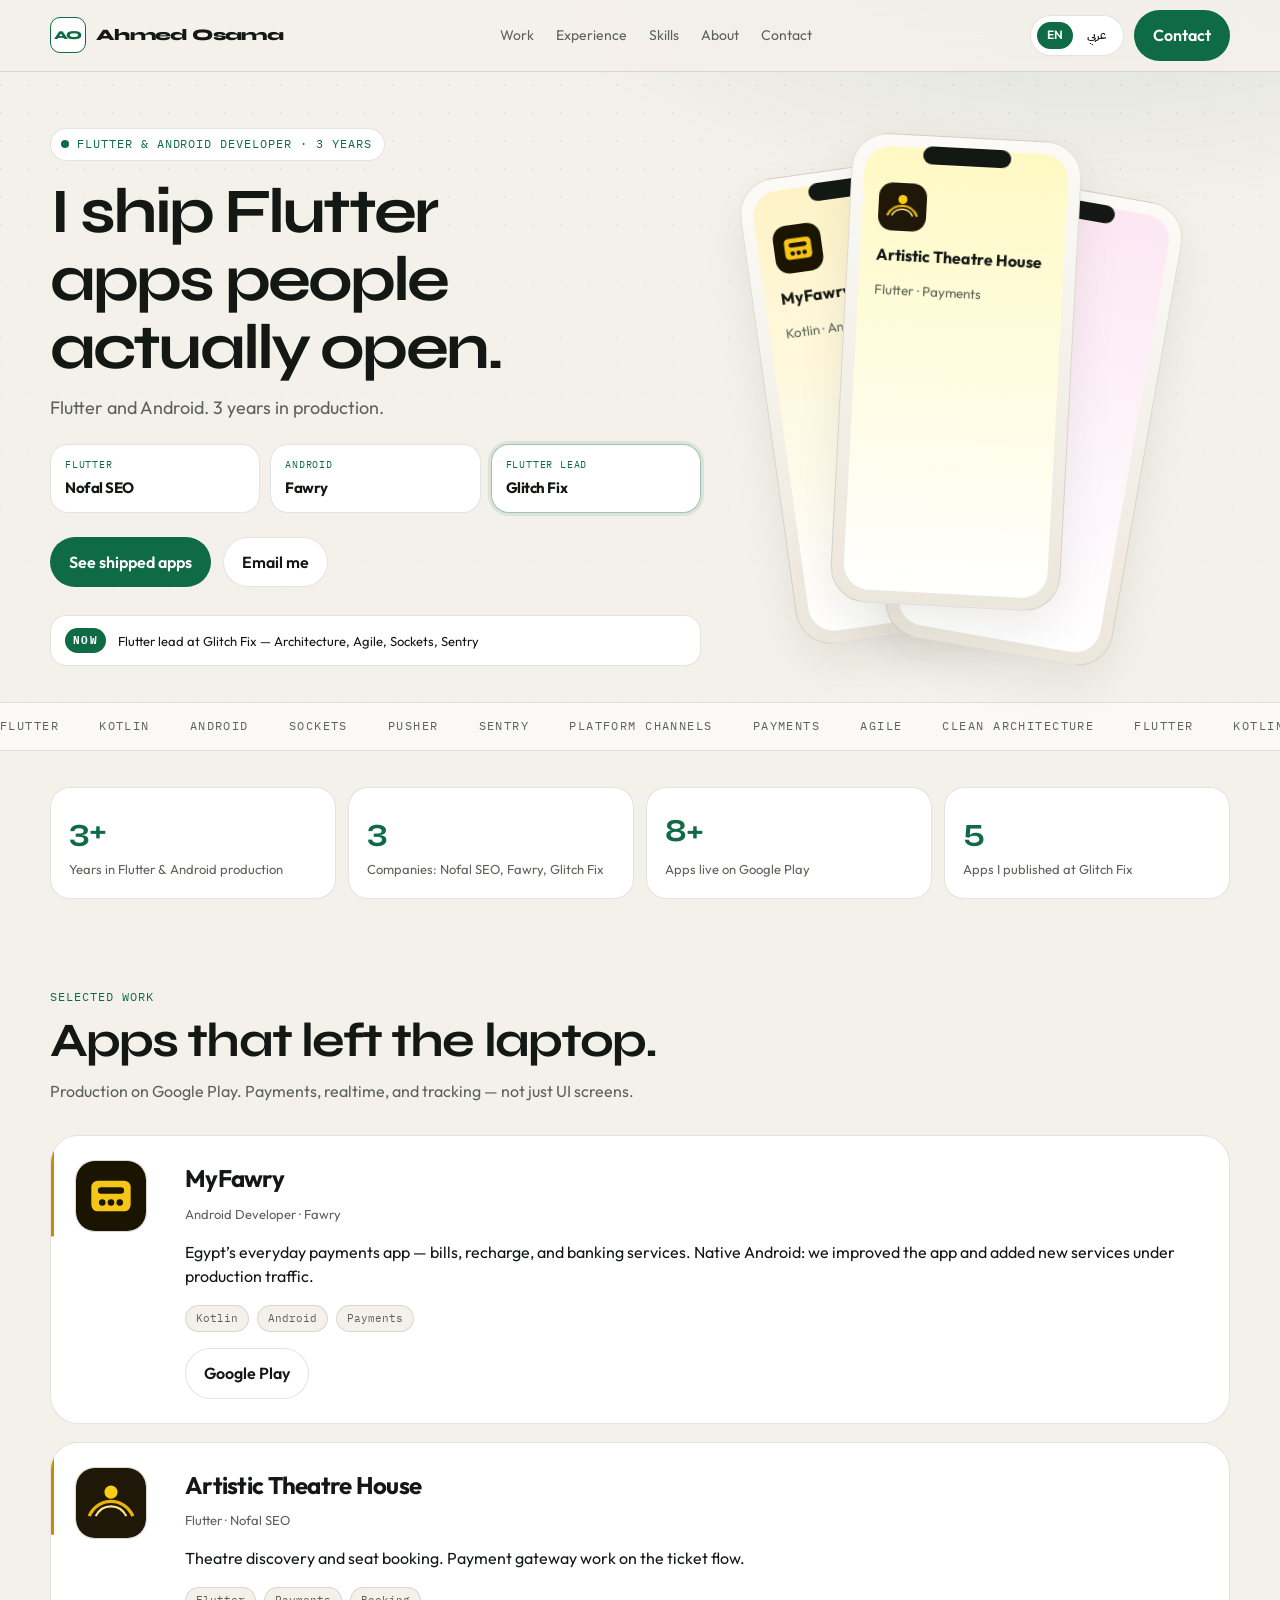
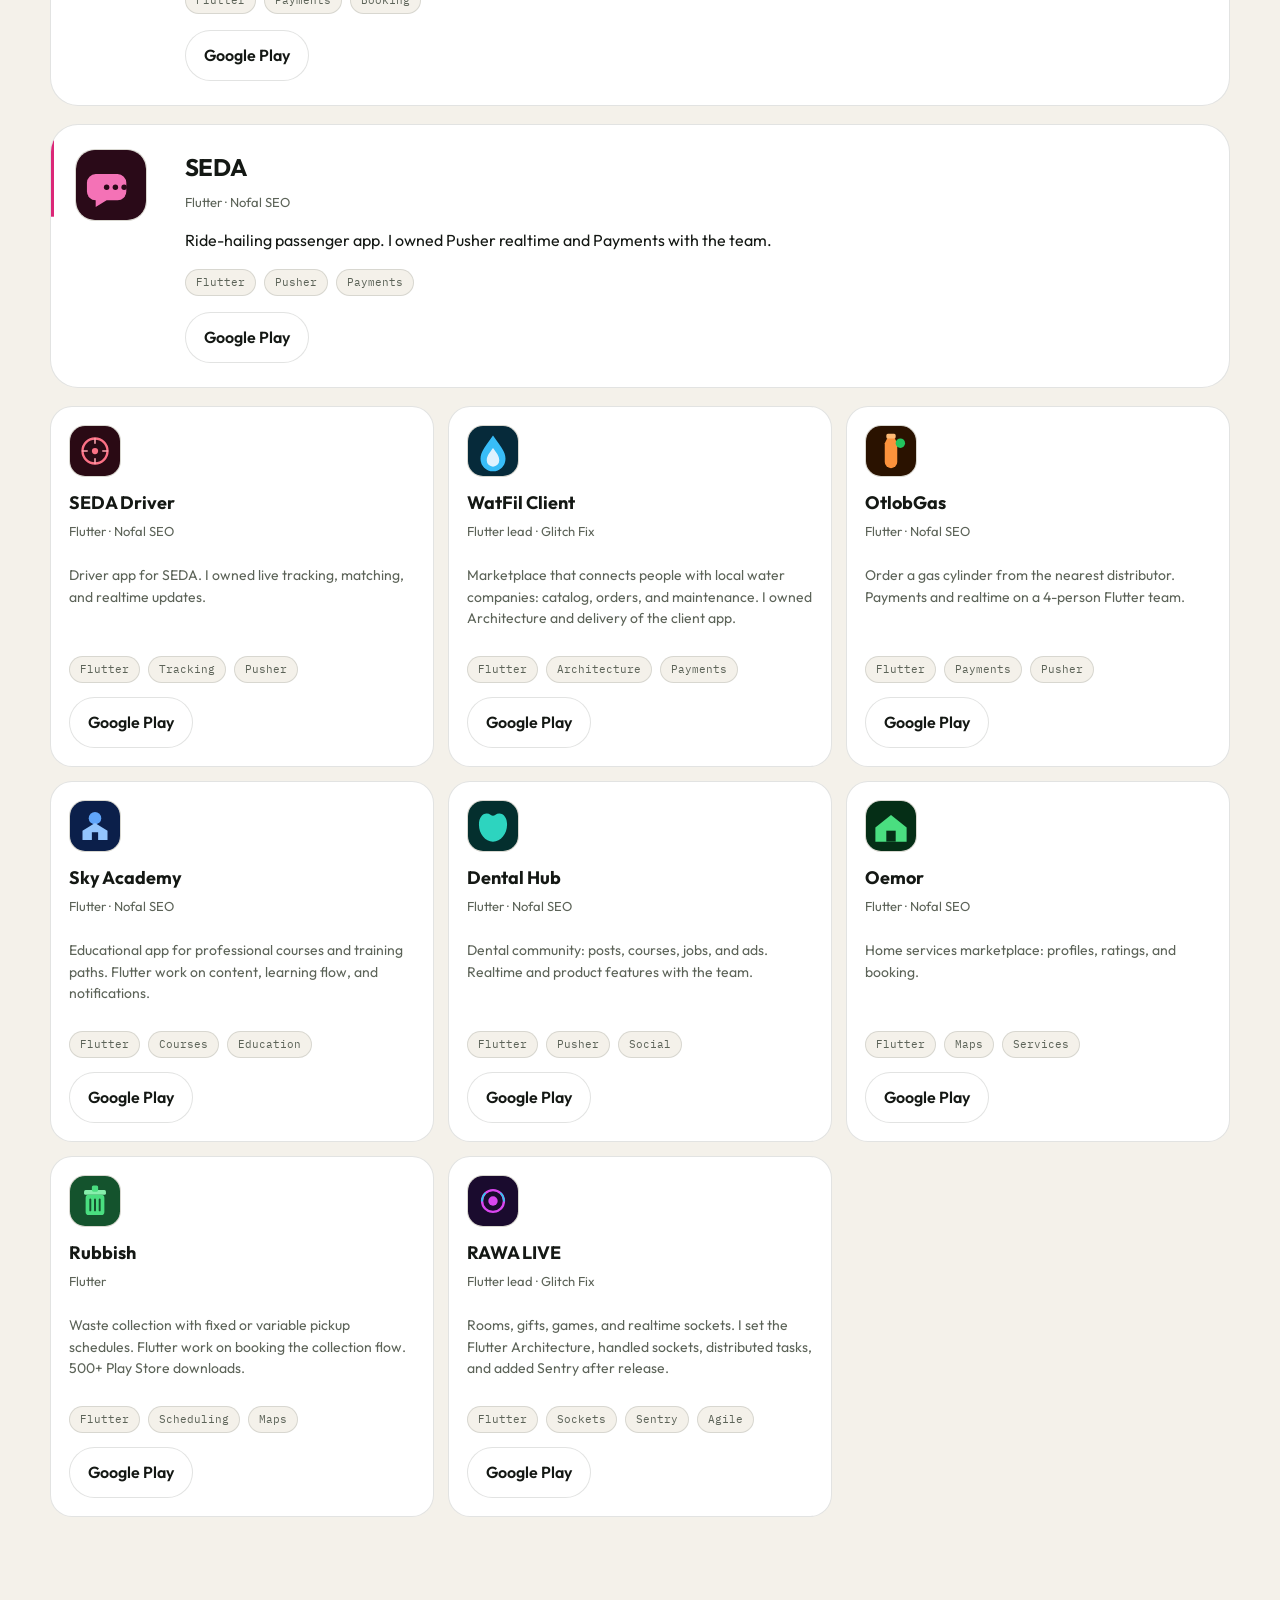
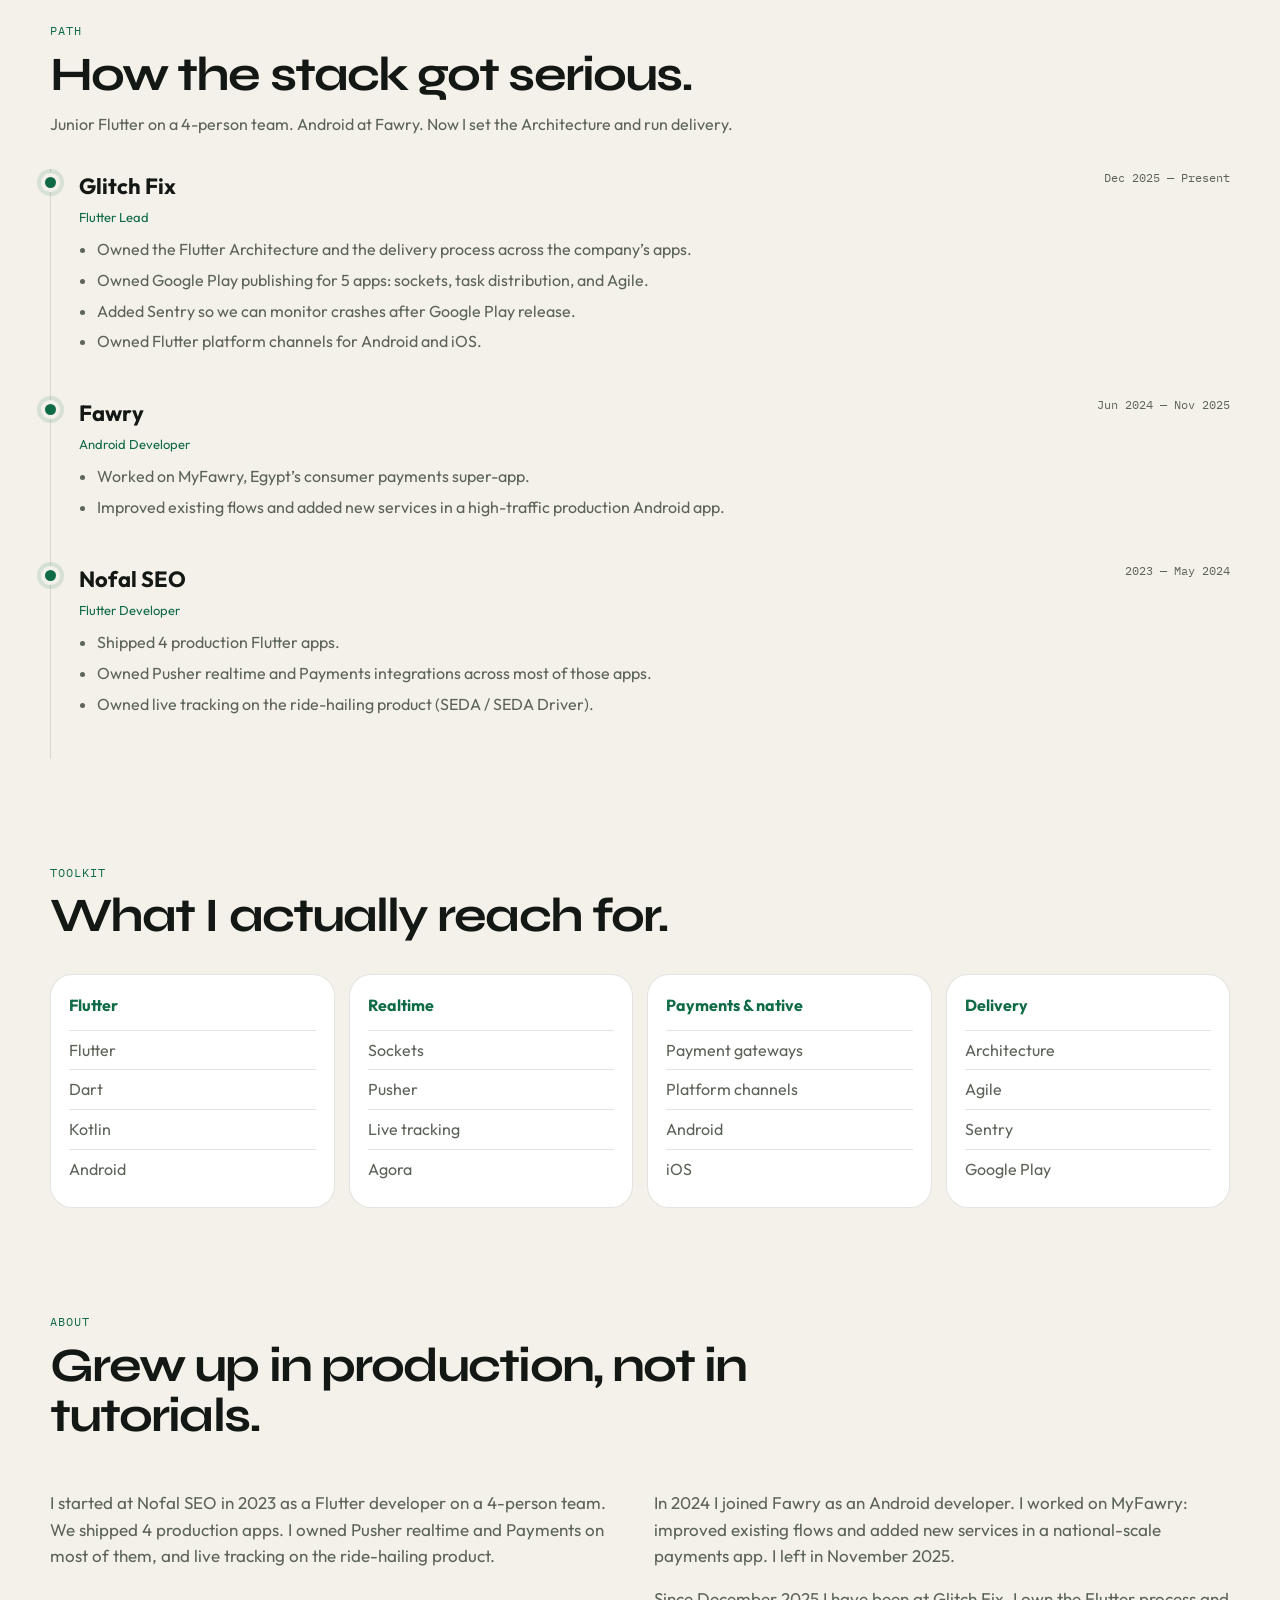
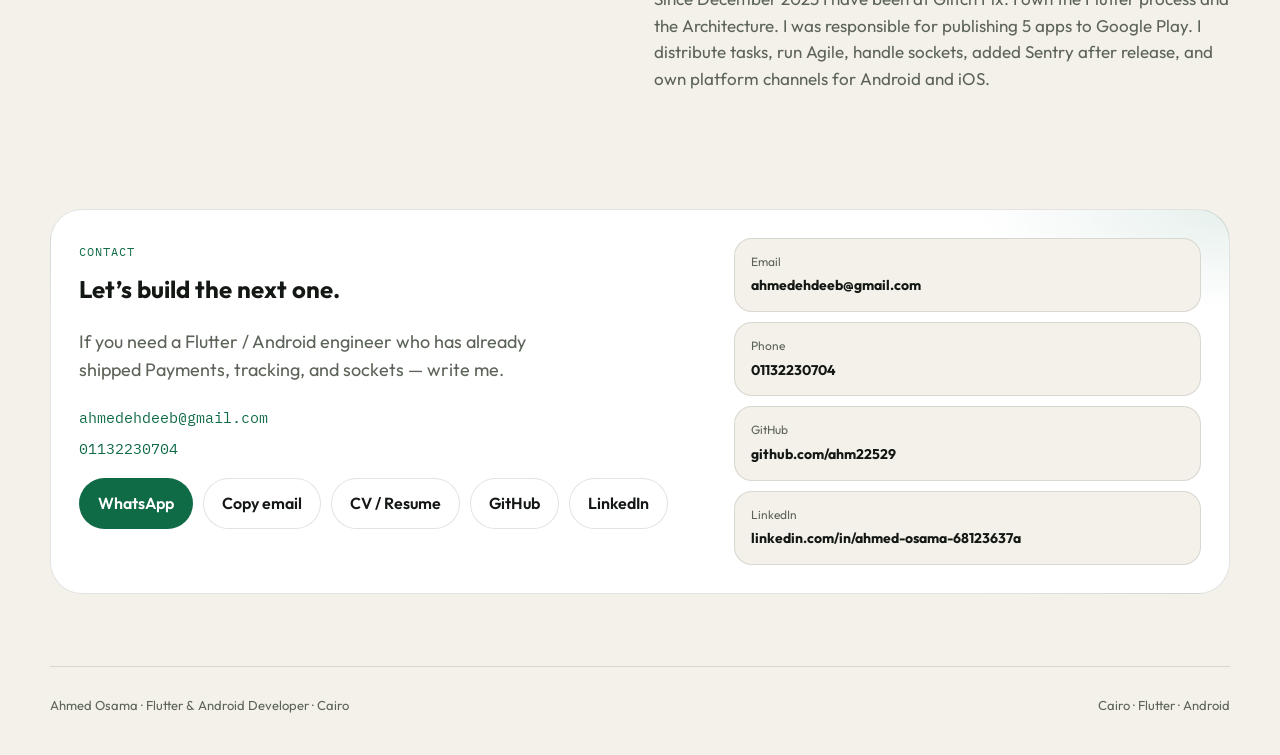
==== index.html @ 75032225 "Publish the LinkedIn portfolio, selected apps, and one-page ATS CV. Co-authored-by: Cursor <cursorag" ====
<!DOCTYPE html>
<html lang="en" dir="ltr">
  <head>
    <meta charset="UTF-8" />
    <meta name="viewport" content="width=device-width, initial-scale=1" />
    <title>Ahmed Osama — Flutter Developer</title>
    <meta
      name="description"
      content="Ahmed Osama — Flutter & Android developer. 3 years shipping MyFawry, Artistic Theatre House, SEDA, Sky Academy, RAWA LIVE, and more on Google Play."
    />
    <meta property="og:title" content="Ahmed Osama — Flutter & Android Developer" />
    <meta
      property="og:description"
      content="Flutter and Android. Payments, realtime, tracking. Apps on Google Play."
    />
    <meta property="og:type" content="website" />
    <meta name="theme-color" content="#f4f1ea" />
    <script type="application/ld+json">
      {
        "@context": "https://schema.org",
        "@type": "Person",
        "name": "Ahmed Osama",
        "jobTitle": "Flutter & Android Developer",
        "email": "mailto:ahmedehdeeb@gmail.com",
        "telephone": "+201132230704",
        "url": "https://github.com/ahm22529",
        "sameAs": [
          "https://github.com/ahm22529",
          "https://www.linkedin.com/in/ahmed-osama-68123637a"
        ],
        "address": { "@type": "PostalAddress", "addressLocality": "Cairo", "addressCountry": "EG" }
      }
    </script>
    <link rel="icon" href="assets/favicon.svg" type="image/svg+xml" />
    <link rel="preconnect" href="https://fonts.googleapis.com" />
    <link rel="preconnect" href="https://fonts.gstatic.com" crossorigin />
    <link
      href="https://fonts.googleapis.com/css2?family=IBM+Plex+Mono:wght@400;500&family=IBM+Plex+Sans+Arabic:wght@400;500;600;700&family=Outfit:wght@400;500;600;700&family=Syne:wght@700;800&display=swap"
      rel="stylesheet"
    />
    <link rel="stylesheet" href="css/styles.css?v=hero2" />
  </head>
  <body>
    <div class="scroll-progress" aria-hidden="true"></div>
    <header class="nav">
      <div class="nav-inner">
        <a class="logo" href="#top">
          <span class="logo-mark">AO</span>
          <span data-name>Ahmed Osama</span>
        </a>
        <nav class="nav-links">
          <a href="#work" data-i18n="nav.work">Work</a>
          <a href="#experience" data-i18n="nav.experience">Experience</a>
          <a href="#skills" data-i18n="nav.skills">Skills</a>
          <a href="#about" data-i18n="nav.about">About</a>
          <a href="#contact" data-i18n="nav.contact">Contact</a>
        </nav>
        <div class="nav-actions">
          <div class="lang-toggle" role="group" aria-label="Language">
            <button type="button" data-lang="en">EN</button>
            <button type="button" data-lang="ar">عربي</button>
          </div>
          <a class="btn btn-primary" href="mailto:ahmedehdeeb@gmail.com" data-i18n="nav.contact">Contact</a>
        </div>
      </div>
    </header>

    <main id="top">
      <section class="wrap hero">
        <div class="hero-copy">
          <div class="kicker hero-kicker">
            <span class="pulse"></span>
            <span data-i18n="hero.kicker">Flutter & Android Developer · 3 years</span>
          </div>
          <h1 data-i18n="hero.title">I ship Flutter apps people actually open.</h1>
          <p class="lead" data-i18n="hero.lead">
            Flutter and Android. 3 years in production.
          </p>
          <ol class="hero-path" aria-label="Career path">
            <li>
              <small>Flutter</small>
              <strong>Nofal SEO</strong>
            </li>
            <li>
              <small>Android</small>
              <strong>Fawry</strong>
            </li>
            <li>
              <small>Flutter lead</small>
              <strong>Glitch Fix</strong>
            </li>
          </ol>
          <div class="cta-row">
            <a class="btn btn-primary" href="#work" data-i18n="hero.ctaWork">See shipped apps</a>
            <a class="btn btn-ghost" href="mailto:ahmedehdeeb@gmail.com" data-i18n="hero.ctaContact">Email me</a>
          </div>
          <div class="now">
            <b data-i18n="hero.nowLabel">Now</b>
            <span data-i18n="hero.nowValue">Flutter lead at Glitch Fix — Architecture, Agile, Sockets, Sentry</span>
          </div>
        </div>
        <div class="stage" aria-hidden="true">
          <div class="phone phone-1"><div class="screen"></div></div>
          <div class="phone phone-2"><div class="screen"></div></div>
          <div class="phone phone-3"><div class="screen"></div></div>
        </div>
      </section>

      <div class="marquee" aria-hidden="true">
        <div class="marquee-track">
          <span>Flutter</span><span>Kotlin</span><span>Android</span><span>Sockets</span><span>Pusher</span><span>Sentry</span><span>Platform Channels</span><span>Payments</span><span>Agile</span><span>Clean Architecture</span>
          <span>Flutter</span><span>Kotlin</span><span>Android</span><span>Sockets</span><span>Pusher</span><span>Sentry</span><span>Platform Channels</span><span>Payments</span><span>Agile</span><span>Clean Architecture</span>
        </div>
      </div>

      <div class="wrap">
        <div class="stats" data-i18n-list="stats"></div>
      </div>

      <section class="wrap" id="work">
        <div class="section-head reveal">
          <div class="kicker" data-i18n="work.kicker">Selected work</div>
          <h2 data-i18n="work.title">Apps that left the laptop.</h2>
          <p data-i18n="work.sub">Production products on Google Play.</p>
        </div>
        <div class="featured" id="featured-work"></div>
        <div class="grid" id="app-grid"></div>
      </section>

      <section class="wrap" id="experience">
        <div class="section-head reveal">
          <div class="kicker" data-i18n="experience.kicker">Path</div>
          <h2 data-i18n="experience.title">How the stack got serious.</h2>
          <p data-i18n="experience.sub">Started as a junior owning a track.</p>
        </div>
        <div class="timeline" id="timeline"></div>
      </section>

      <section class="wrap" id="skills">
        <div class="section-head reveal">
          <div class="kicker" data-i18n="skills.kicker">Toolkit</div>
          <h2 data-i18n="skills.title">What I actually reach for.</h2>
        </div>
        <div class="skills" id="skills-grid"></div>
      </section>

      <section class="wrap" id="about">
        <div class="section-head reveal">
          <div class="kicker" data-i18n="about.kicker">About</div>
          <h2 data-i18n="about.title">Grew up in production, not in tutorials.</h2>
        </div>
        <div class="about-block reveal">
          <p data-i18n="about.p1"></p>
          <div>
            <p data-i18n="about.p2"></p>
            <p data-i18n="about.p3"></p>
          </div>
        </div>
      </section>

      <section class="wrap" id="contact">
        <div class="contact-box reveal">
          <div>
            <div class="kicker" data-i18n="contact.kicker">Contact</div>
            <h2 data-i18n="contact.title">Let’s build the next one.</h2>
            <p class="lead" data-i18n="contact.lead"></p>
            <div class="contact-lines">
              <a class="mail" href="mailto:ahmedehdeeb@gmail.com">ahmedehdeeb@gmail.com</a>
              <a class="mail" href="tel:+201132230704">01132230704</a>
            </div>
            <div class="contact-actions">
              <a class="btn btn-primary" href="https://wa.me/201132230704" target="_blank" rel="noreferrer">WhatsApp</a>
              <button class="btn btn-ghost" id="copy-email" type="button" data-i18n="contact.copy">Copy email</button>
              <a class="btn btn-ghost" href="cv.html">CV / Resume</a>
              <a class="btn btn-ghost" href="https://github.com/ahm22529" target="_blank" rel="noreferrer">GitHub</a>
              <a class="btn btn-ghost" href="https://www.linkedin.com/in/ahmed-osama-68123637a" target="_blank" rel="noreferrer">LinkedIn</a>
            </div>
          </div>
          <aside class="contact-meta">
            <a class="contact-link" href="mailto:ahmedehdeeb@gmail.com">
              Email
              <b>ahmedehdeeb@gmail.com</b>
            </a>
            <a class="contact-link" href="tel:+201132230704">
              Phone
              <b>01132230704</b>
            </a>
            <a class="contact-link" href="https://github.com/ahm22529" target="_blank" rel="noreferrer">
              GitHub
              <b>github.com/ahm22529</b>
            </a>
            <a class="contact-link" href="https://www.linkedin.com/in/ahmed-osama-68123637a" target="_blank" rel="noreferrer">
              LinkedIn
              <b>linkedin.com/in/ahmed-osama-68123637a</b>
            </a>
          </aside>
        </div>
      </section>
    </main>

    <footer class="wrap">
      <span data-i18n="footer">Ahmed Osama · Flutter & Android Developer · Cairo</span>
      <span>Cairo · Flutter · Android</span>
    </footer>

    <script src="js/content.js?v=copy5"></script>
    <script src="js/app.js?v=motion1"></script>
  </body>
</html>
---- css/styles.css ----
:root {
  --bg: #f4f1ea;
  --bg-2: #ffffff;
  --paper: #ffffff;
  --line: rgba(22, 28, 20, 0.12);
  --ink: #141814;
  --muted: #5c6358;
  --lime: #0f6b45;
  --lime-dim: rgba(15, 107, 69, 0.1);
  --cyan: #0e7490;
  --shadow: 0 18px 46px rgba(20, 24, 18, 0.08);
  --radius: 28px;
  --max: 1180px;
  --nav-h: 72px;
  --sans: "Outfit", "IBM Plex Sans Arabic", sans-serif;
  --display: "Syne", "IBM Plex Sans Arabic", sans-serif;
  --mono: "IBM Plex Mono", ui-monospace, monospace;
}

*,
*::before,
*::after {
  box-sizing: border-box;
}

html {
  scroll-behavior: smooth;
  overflow-x: clip;
  max-width: 100%;
  scroll-padding-top: calc(var(--nav-h) + 12px);
}

body {
  margin: 0;
  font-family: var(--sans);
  background: var(--bg);
  color: var(--ink);
  line-height: 1.55;
  min-height: 100vh;
  overflow-x: clip;
  max-width: 100%;
}

body::before {
  content: "";
  position: fixed;
  inset: 0;
  pointer-events: none;
  background-image:
    radial-gradient(circle at 1px 1px, rgba(15, 107, 69, 0.08) 1px, transparent 0);
  background-size: 28px 28px;
  mask-image: linear-gradient(to bottom, black, transparent 85%);
  z-index: 0;
}

body::after {
  content: "";
  position: fixed;
  inset: 0;
  pointer-events: none;
  background: radial-gradient(1100px 520px at 85% -8%, rgba(15, 107, 69, 0.12), transparent 55%);
  z-index: 0;
}

img { max-width: 100%; display: block; }
a { color: inherit; text-decoration: none; }
button, .btn { font: inherit; cursor: pointer; }

.wrap {
  width: min(var(--max), calc(100% - 32px));
  margin-inline: auto;
  position: relative;
  z-index: 1;
}

.scroll-progress {
  position: fixed;
  top: 0;
  inset-inline: 0;
  height: 2px;
  z-index: 40;
  transform: scaleX(0);
  transform-origin: left;
  background: var(--lime);
  pointer-events: none;
}

html[dir="rtl"] .scroll-progress {
  transform-origin: right;
}

.nav {
  position: sticky;
  top: 0;
  z-index: 20;
  height: var(--nav-h);
  display: flex;
  align-items: center;
  backdrop-filter: blur(16px);
  background: rgba(244, 241, 234, 0.88);
  border-bottom: 1px solid var(--line);
  transition: box-shadow 0.35s ease, background 0.35s ease, height 0.35s ease;
}

.nav.is-scrolled {
  box-shadow: 0 10px 30px rgba(20, 24, 18, 0.06);
  background: rgba(244, 241, 234, 0.96);
}

.nav-inner {
  display: flex;
  align-items: center;
  justify-content: space-between;
  gap: 16px;
  width: min(var(--max), calc(100% - 32px));
  margin-inline: auto;
  min-width: 0;
  container-type: inline-size;
}

.logo {
  display: flex;
  align-items: center;
  gap: 10px;
  font-family: var(--display);
  font-weight: 800;
  letter-spacing: -0.04em;
  min-width: 0;
}

.logo > span:last-child {
  white-space: nowrap;
}

.logo-mark {
  width: 36px;
  height: 36px;
  border: 1px solid var(--lime);
  border-radius: 10px;
  display: grid;
  place-items: center;
  color: var(--lime);
  font-size: 12px;
  font-weight: 800;
  background: #fff;
  transition: transform 0.45s cubic-bezier(0.16, 1, 0.3, 1), background 0.3s ease, color 0.3s ease;
}

.logo:hover .logo-mark {
  transform: rotate(-8deg) scale(1.06);
  background: var(--lime);
  color: #fff;
}

.nav-links {
  display: flex;
  align-items: center;
  gap: 22px;
  color: var(--muted);
  font-size: 14px;
}

.nav-links a {
  position: relative;
  transition: color 0.2s ease;
}

.nav-links a::after {
  content: "";
  position: absolute;
  inset-inline: 0;
  bottom: -6px;
  height: 2px;
  background: var(--lime);
  transform: scaleX(0);
  transform-origin: left;
  transition: transform 0.28s cubic-bezier(0.16, 1, 0.3, 1);
}

html[dir="rtl"] .nav-links a::after {
  transform-origin: right;
}

.nav-links a:hover,
.nav-links a.is-active {
  color: var(--ink);
}

.nav-links a:hover::after,
.nav-links a.is-active::after {
  transform: scaleX(1);
}

.nav-actions {
  display: flex;
  align-items: center;
  gap: 10px;
}

.lang-toggle {
  border: 1px solid var(--line);
  background: #fff;
  color: var(--ink);
  border-radius: 999px;
  padding: 6px;
  display: flex;
  gap: 4px;
}

.lang-toggle button {
  border: 0;
  background: transparent;
  color: inherit;
  padding: 4px 10px;
  border-radius: 999px;
  font-size: 12px;
  font-weight: 600;
  cursor: pointer;
  transition: background 0.25s ease, color 0.25s ease, transform 0.2s ease;
}

.lang-toggle button.active {
  background: var(--lime);
  color: #fff;
}

.feature-card,
.mini-card,
.stat,
.skill-card,
.contact-box,
.contact-link {
  transition: transform 0.4s cubic-bezier(0.16, 1, 0.3, 1), border-color 0.25s ease, box-shadow 0.4s ease;
}

.feature-card.is-in:hover,
.mini-card.is-in:hover,
.contact-link:hover,
.stat.is-in:hover,
.skill-card.is-in:hover {
  transform: translateY(-6px);
  border-color: rgba(15, 107, 69, 0.45);
  box-shadow: var(--shadow);
}

html[dir="rtl"] body,
html[dir="rtl"] .hero h1,
html[dir="rtl"] h2,
html[dir="rtl"] h3 {
  font-family: "IBM Plex Sans Arabic", "Outfit", sans-serif;
}

.marquee {
  border-block: 1px solid var(--line);
  overflow: hidden;
  padding: 14px 0;
  margin-bottom: 28px;
  color: var(--muted);
  font-family: var(--mono);
  font-size: 12px;
  letter-spacing: 0.12em;
  text-transform: uppercase;
  width: 100%;
  max-width: 100%;
  isolation: isolate;
  background: rgba(255, 255, 255, 0.55);
}

.marquee-track {
  display: flex;
  gap: 40px;
  width: max-content;
  animation: marquee 28s linear infinite;
}

.marquee:hover .marquee-track {
  animation-play-state: paused;
}

html[dir="rtl"] .marquee-track {
  animation-name: marquee-rtl;
}

@keyframes marquee {
  from { transform: translateX(0); }
  to { transform: translateX(-50%); }
}

@keyframes marquee-rtl {
  from { transform: translateX(0); }
  to { transform: translateX(50%); }
}

.play-link {
  margin-top: 16px;
  display: inline-flex;
}

.hero {
  padding: 56px 0 36px;
  display: grid;
  grid-template-columns: 1.15fr 0.85fr;
  gap: 48px;
  align-items: center;
}

.hero > * {
  min-width: 0;
  max-width: 100%;
}

.hero-copy {
  text-align: start;
}

.hero-kicker {
  border: 1px solid var(--line);
  background: #fff;
  border-radius: 999px;
  padding: 6px 12px 6px 10px;
  width: fit-content;
}

html[dir="rtl"] .hero-kicker {
  padding: 6px 10px 6px 12px;
}

.hero-copy > * {
  opacity: 0;
  transform: translateY(18px);
  animation: rise-in 0.85s cubic-bezier(0.16, 1, 0.3, 1) forwards;
}

.hero-copy > *:nth-child(1) { animation-delay: 0.05s; }
.hero-copy > *:nth-child(2) { animation-delay: 0.12s; }
.hero-copy > *:nth-child(3) { animation-delay: 0.2s; }
.hero-copy > *:nth-child(4) { animation-delay: 0.28s; }
.hero-copy > *:nth-child(5) { animation-delay: 0.36s; }
.hero-copy > *:nth-child(6) { animation-delay: 0.44s; }

@keyframes rise-in {
  to {
    opacity: 1;
    transform: none;
  }
}

.kicker {
  display: inline-flex;
  align-items: center;
  gap: 8px;
  color: var(--lime);
  font-family: var(--mono);
  font-size: 12px;
  letter-spacing: 0.08em;
  text-transform: uppercase;
}

.pulse {
  width: 8px;
  height: 8px;
  border-radius: 50%;
  background: var(--lime);
  box-shadow: 0 0 0 0 rgba(15, 107, 69, 0.55);
  animation: pulse 1.8s infinite;
}

@keyframes pulse {
  70% { box-shadow: 0 0 0 10px rgba(15, 107, 69, 0); }
}

.hero h1 {
  font-family: var(--display);
  font-size: clamp(30px, 4.2vw + 0.6rem, 64px);
  line-height: 1.08;
  letter-spacing: -0.045em;
  margin: 16px 0 12px;
  overflow-wrap: break-word;
  text-wrap: balance;
}

.lead {
  color: var(--muted);
  font-size: clamp(15px, 1vw + 12px, 18px);
  max-width: 42ch;
  margin: 0 0 22px;
  overflow-wrap: break-word;
  unicode-bidi: isolate;
}

.hero-path {
  list-style: none;
  margin: 0 0 24px;
  padding: 0;
  display: grid;
  grid-template-columns: repeat(3, minmax(0, 1fr));
  gap: 10px;
}

.hero-path li {
  position: relative;
  background: #fff;
  border: 1px solid var(--line);
  border-radius: 18px;
  padding: 12px 14px;
  min-width: 0;
}

.hero-path li:last-child {
  border-color: rgba(15, 107, 69, 0.4);
  box-shadow: 0 0 0 3px var(--lime-dim);
}

.hero-path small {
  display: block;
  font-family: var(--mono);
  font-size: 10px;
  letter-spacing: 0.08em;
  text-transform: uppercase;
  color: var(--lime);
  margin-bottom: 4px;
}

.hero-path strong {
  display: block;
  font-size: 15px;
  letter-spacing: -0.03em;
  overflow: hidden;
  text-overflow: ellipsis;
  white-space: nowrap;
}

.cta-row {
  display: flex;
  flex-wrap: wrap;
  gap: 12px;
  margin-bottom: 28px;
}

.btn {
  display: inline-flex;
  align-items: center;
  gap: 8px;
  border-radius: 999px;
  padding: 12px 18px;
  border: 1px solid transparent;
  font-weight: 600;
  position: relative;
  overflow: hidden;
  transition: transform 0.28s cubic-bezier(0.16, 1, 0.3, 1), box-shadow 0.28s ease, border-color 0.2s ease, background 0.2s ease;
}

.btn:hover {
  transform: translateY(-2px);
}

.btn:active {
  transform: translateY(0) scale(0.98);
}

.btn-primary {
  background: var(--lime);
  color: #fff;
}

.btn-primary::after {
  content: "";
  position: absolute;
  inset: 0;
  background: linear-gradient(120deg, transparent 30%, rgba(255, 255, 255, 0.28) 48%, transparent 66%);
  transform: translateX(-130%);
  pointer-events: none;
}

.btn-primary:hover {
  box-shadow: 0 12px 28px rgba(15, 107, 69, 0.28);
}

.btn-primary:hover::after {
  animation: shine 0.7s ease;
}

@keyframes shine {
  to { transform: translateX(130%); }
}

.btn-ghost {
  background: #fff;
  border-color: var(--line);
  color: var(--ink);
}

.btn-ghost:hover { border-color: var(--lime); }

.now {
  display: flex;
  flex-wrap: nowrap;
  gap: 10px 12px;
  align-items: center;
  padding: 12px 14px;
  border: 1px solid var(--line);
  border-radius: 16px;
  background: #fff;
  min-width: 0;
  max-width: 100%;
}

.now b {
  font-family: var(--mono);
  font-size: 11px;
  letter-spacing: 0.12em;
  text-transform: uppercase;
  color: #fff;
  background: var(--lime);
  border-radius: 999px;
  padding: 4px 8px;
  flex: 0 0 auto;
}

.now span {
  color: var(--ink);
  font-size: 13px;
  min-width: 0;
  flex: 1 1 auto;
  direction: ltr;
  unicode-bidi: isolate;
  text-align: start;
  overflow: hidden;
  text-overflow: ellipsis;
  white-space: nowrap;
}

.stage {
  position: relative;
  height: 520px;
  transform: perspective(1100px) rotateY(calc(var(--px, 0) * 8deg)) rotateX(calc(var(--py, 0) * -6deg));
  transform-style: preserve-3d;
  transition: transform 0.45s ease-out;
}

.phone {
  position: absolute;
  width: 230px;
  height: 470px;
  border-radius: 36px;
  border: 1px solid var(--line);
  background: linear-gradient(180deg, #fbfaf6, #ece7dc);
  box-shadow: var(--shadow);
  padding: 12px;
  overflow: hidden;
}

.phone::before {
  content: "";
  position: absolute;
  top: 10px;
  left: 50%;
  transform: translateX(-50%);
  width: 88px;
  height: 18px;
  background: #141814;
  border-radius: 20px;
  z-index: 2;
}

.phone .screen {
  height: 100%;
  border-radius: 26px;
  padding: 36px 16px 16px;
  display: flex;
  flex-direction: column;
  gap: 12px;
}

.phone img {
  width: 48px;
  height: 48px;
  border-radius: 14px;
}

.phone strong,
.phone small {
  overflow: hidden;
  text-overflow: ellipsis;
  white-space: nowrap;
}

.phone small { color: var(--muted); }

.phone-1 {
  inset-inline-start: 18px;
  top: 28px;
  z-index: 1;
  animation: phone-in-a 0.9s cubic-bezier(0.16, 1, 0.3, 1) both, float-a 5.5s ease-in-out 1s infinite;
}
.phone-2 {
  inset-inline-start: 92px;
  top: 0;
  z-index: 3;
  animation: phone-in-b 0.95s cubic-bezier(0.16, 1, 0.3, 1) 0.12s both, float-b 6.2s ease-in-out 1.1s infinite;
}
.phone-3 {
  inset-inline-start: 170px;
  top: 48px;
  z-index: 2;
  animation: phone-in-c 1s cubic-bezier(0.16, 1, 0.3, 1) 0.22s both, float-c 5.8s ease-in-out 1.2s infinite;
}

@keyframes phone-in-a {
  from { opacity: 0; transform: rotate(-8deg) translateY(48px) scale(0.94); }
  to { opacity: 1; transform: rotate(-8deg) translateY(0) scale(1); }
}
@keyframes phone-in-b {
  from { opacity: 0; transform: rotate(3deg) translateY(48px) scale(0.94); }
  to { opacity: 1; transform: rotate(3deg) translateY(0) scale(1); }
}
@keyframes phone-in-c {
  from { opacity: 0; transform: rotate(10deg) translateY(48px) scale(0.94); }
  to { opacity: 1; transform: rotate(10deg) translateY(0) scale(1); }
}

@keyframes float-a {
  0%, 100% { transform: rotate(-8deg) translateY(0); }
  50% { transform: rotate(-8deg) translateY(-14px); }
}
@keyframes float-b {
  0%, 100% { transform: rotate(3deg) translateY(0); }
  50% { transform: rotate(3deg) translateY(-18px); }
}
@keyframes float-c {
  0%, 100% { transform: rotate(10deg) translateY(0); }
  50% { transform: rotate(10deg) translateY(-12px); }
}

.phone-1 .screen { background: linear-gradient(180deg, #fef3c7, #fff); }
.phone-2 .screen { background: linear-gradient(180deg, #fef9c3, #fff); }
.phone-3 .screen { background: linear-gradient(180deg, #fce7f3, #fff); }

.stats {
  display: grid;
  grid-template-columns: repeat(4, 1fr);
  gap: 12px;
  padding: 8px 0 56px;
}

.stat {
  border: 1px solid var(--line);
  border-radius: 20px;
  padding: 18px;
  background: #fff;
}

.stat b {
  display: block;
  font-family: var(--display);
  font-size: 32px;
  letter-spacing: -0.04em;
  color: var(--lime);
}

.stat span {
  color: var(--muted);
  font-size: 13px;
}

section { padding: 28px 0 72px; }

.section-head {
  max-width: 720px;
  margin-bottom: 32px;
}

.section-head h2 {
  font-family: var(--display);
  font-size: clamp(28px, 4vw, 48px);
  letter-spacing: -0.04em;
  line-height: 1.05;
  margin: 8px 0 12px;
}

.section-head p { color: var(--muted); margin: 0; }

.featured {
  display: grid;
  gap: 18px;
}

.feature-card {
  display: grid;
  grid-template-columns: 88px 1fr;
  gap: 22px;
  align-items: start;
  padding: 24px;
  border: 1px solid var(--line);
  border-radius: var(--radius);
  background: #fff;
  position: relative;
  overflow: hidden;
}

.feature-card::before,
.mini-card::before {
  content: "";
  position: absolute;
  inset: 0;
  background: radial-gradient(220px circle at var(--mx, 50%) var(--my, 0%), rgba(15, 107, 69, 0.1), transparent 55%);
  opacity: 0;
  transition: opacity 0.35s ease;
  pointer-events: none;
  z-index: 0;
}

.feature-card:hover::before,
.mini-card:hover::before {
  opacity: 1;
}

.feature-card > *,
.mini-card > * {
  position: relative;
  z-index: 1;
}

.feature-card::after {
  content: "";
  position: absolute;
  inset-inline-start: 0;
  top: 0;
  bottom: 0;
  width: 3px;
  background: var(--accent, var(--lime));
  transform: scaleY(0.35);
  transform-origin: top;
  transition: transform 0.45s cubic-bezier(0.16, 1, 0.3, 1);
  z-index: 2;
}

.feature-card:hover::after {
  transform: scaleY(1);
}

.feature-card h3 {
  margin: 0 0 6px;
  font-size: 24px;
  letter-spacing: -0.03em;
}

.role { color: var(--muted); font-size: 13px; margin-bottom: 10px; }

.tags {
  display: flex;
  flex-wrap: wrap;
  gap: 8px;
  margin-top: 12px;
}

.tag {
  font-family: var(--mono);
  font-size: 11px;
  border: 1px solid var(--line);
  border-radius: 999px;
  padding: 4px 10px;
  color: var(--muted);
  background: var(--bg);
}

.app-icon {
  width: 72px;
  height: 72px;
  border-radius: 20px;
  background: var(--bg);
  border: 1px solid var(--line);
  transition: transform 0.45s cubic-bezier(0.16, 1, 0.3, 1);
}

.feature-card:hover .app-icon,
.mini-card:hover .app-icon {
  transform: scale(1.06) rotate(-4deg);
}

.grid {
  display: grid;
  grid-template-columns: repeat(3, 1fr);
  gap: 14px;
  margin-top: 18px;
}

.mini-card {
  border: 1px solid var(--line);
  border-radius: 22px;
  padding: 18px;
  background: #fff;
  min-height: 210px;
  display: flex;
  flex-direction: column;
  position: relative;
  overflow: hidden;
}

.mini-card h3 { margin: 12px 0 4px; font-size: 18px; }
.mini-card p { color: var(--muted); font-size: 14px; flex: 1; }

.timeline {
  display: grid;
  gap: 0;
  border-inline-start: 1px solid var(--line);
  padding-inline-start: 28px;
}

.job {
  position: relative;
  padding: 0 0 36px;
}

.job::before {
  content: "";
  position: absolute;
  inset-inline-start: -34px;
  top: 8px;
  width: 11px;
  height: 11px;
  border-radius: 50%;
  background: var(--lime);
  box-shadow: 0 0 0 4px var(--bg);
  transform: scale(0.4);
  opacity: 0.4;
  transition: transform 0.45s cubic-bezier(0.16, 1, 0.3, 1), opacity 0.45s ease, box-shadow 0.45s ease;
}

.job.is-in::before {
  transform: scale(1);
  opacity: 1;
  box-shadow: 0 0 0 4px var(--bg), 0 0 0 8px rgba(15, 107, 69, 0.12);
}

.job-top {
  display: flex;
  justify-content: space-between;
  gap: 12px;
  flex-wrap: wrap;
}

.job h3 { margin: 0; font-size: 22px; }
.job .dates {
  font-family: var(--mono);
  font-size: 12px;
  color: var(--muted);
}

.job .role { margin: 4px 0 10px; color: var(--lime); }
.job ul { margin: 0; padding-inline-start: 18px; color: var(--muted); }
.job li { margin-bottom: 6px; }

.skills {
  display: grid;
  grid-template-columns: repeat(4, 1fr);
  gap: 14px;
}

.skill-card {
  border: 1px solid var(--line);
  border-radius: 22px;
  padding: 18px;
  background: #fff;
}

.skill-card h3 { margin: 0 0 12px; font-size: 16px; color: var(--lime); }
.skill-card li {
  list-style: none;
  color: var(--muted);
  padding: 7px 0;
  border-top: 1px solid var(--line);
}

.skill-card ul { margin: 0; padding: 0; }

.about-block {
  display: grid;
  grid-template-columns: 1fr 1fr;
  gap: 28px;
}

.about-block p { color: var(--muted); font-size: 17px; }

.contact-box {
  display: grid;
  grid-template-columns: 1.15fr 0.85fr;
  gap: 24px;
  padding: 28px;
  border-radius: 32px;
  border: 1px solid var(--line);
  background:
    radial-gradient(500px 200px at 100% 0%, rgba(15, 107, 69, 0.1), transparent 50%),
    #fff;
}

.contact-meta {
  display: grid;
  gap: 10px;
  align-self: stretch;
}

.contact-link {
  display: block;
  border: 1px solid var(--line);
  border-radius: 18px;
  padding: 14px 16px;
  background: var(--bg);
  color: var(--muted);
  font-size: 12px;
}

.contact-link b {
  display: block;
  color: var(--ink);
  margin-top: 4px;
  font-size: 14px;
  word-break: break-word;
}

.contact-box h2 { margin-top: 8px; }
.contact-actions { display: flex; flex-wrap: wrap; gap: 10px; margin-top: 18px; }

.contact-lines {
  display: flex;
  flex-direction: column;
  gap: 8px;
  margin: 8px 0 4px;
}

.mail {
  font-family: var(--mono);
  font-size: 15px;
  color: var(--lime);
  width: fit-content;
  background-image: linear-gradient(currentColor, currentColor);
  background-position: 0 100%;
  background-repeat: no-repeat;
  background-size: 0 1px;
  transition: background-size 0.3s ease;
}

.mail:hover {
  background-size: 100% 1px;
}

.mail:hover,
.contact-link:hover {
  color: var(--lime);
}

footer {
  border-top: 1px solid var(--line);
  padding: 28px 0 40px;
  color: var(--muted);
  font-size: 13px;
  display: flex;
  justify-content: space-between;
  gap: 12px;
  flex-wrap: wrap;
}

.soon {
  font-family: var(--mono);
  font-size: 11px;
  color: #fff;
  background: var(--cyan);
  border-radius: 999px;
  padding: 4px 8px;
  font-weight: 700;
}

.reveal {
  opacity: 0;
  transform: translateY(28px);
  transition: opacity 0.75s cubic-bezier(0.16, 1, 0.3, 1), transform 0.75s cubic-bezier(0.16, 1, 0.3, 1);
  transition-delay: calc(var(--i, 0) * 70ms);
}

.reveal.is-in {
  opacity: 1;
  transform: none;
}

@media (max-width: 980px) {
  .hero, .about-block, .contact-box, .feature-card { grid-template-columns: 1fr; }
  .stats, .skills, .grid { grid-template-columns: 1fr 1fr; }
  .stage { height: 420px; margin-inline: auto; width: min(360px, 100%); }
  .nav-links { display: none; }
  .feature-card { grid-template-columns: 64px 1fr; }
}

@container (max-width: 720px) {
  .logo > span:last-child { display: none; }
  .nav-actions .btn-primary { display: none; }
}

@media (max-width: 640px) {
  .stats, .skills, .grid { grid-template-columns: 1fr; }
  .hero { padding: 28px 0 20px; }
  .stage { display: none; }
  .logo > span:last-child { display: none; }
  .hero h1 { font-size: 32px; line-height: 1.15; }
  .lead { font-size: 16px; margin-bottom: 18px; }
  .hero-path { grid-template-columns: 1fr; gap: 8px; }
  .cta-row { flex-direction: row; flex-wrap: wrap; align-items: stretch; }
  .cta-row .btn { justify-content: center; flex: 1 1 140px; }
  .now span { white-space: normal; }
}

@media (prefers-reduced-motion: reduce) {
  html { scroll-behavior: auto; }
  .pulse,
  .marquee-track,
  .phone-1,
  .phone-2,
  .phone-3,
  .hero-copy > *,
  .btn-primary:hover::after {
    animation: none;
  }
  .reveal,
  .hero-copy > *,
  .phone-1,
  .phone-2,
  .phone-3 {
    opacity: 1;
    transform: none;
    transition: none;
  }
  .stage {
    transform: none;
    transition: none;
  }
  .scroll-progress {
    display: none;
  }
}
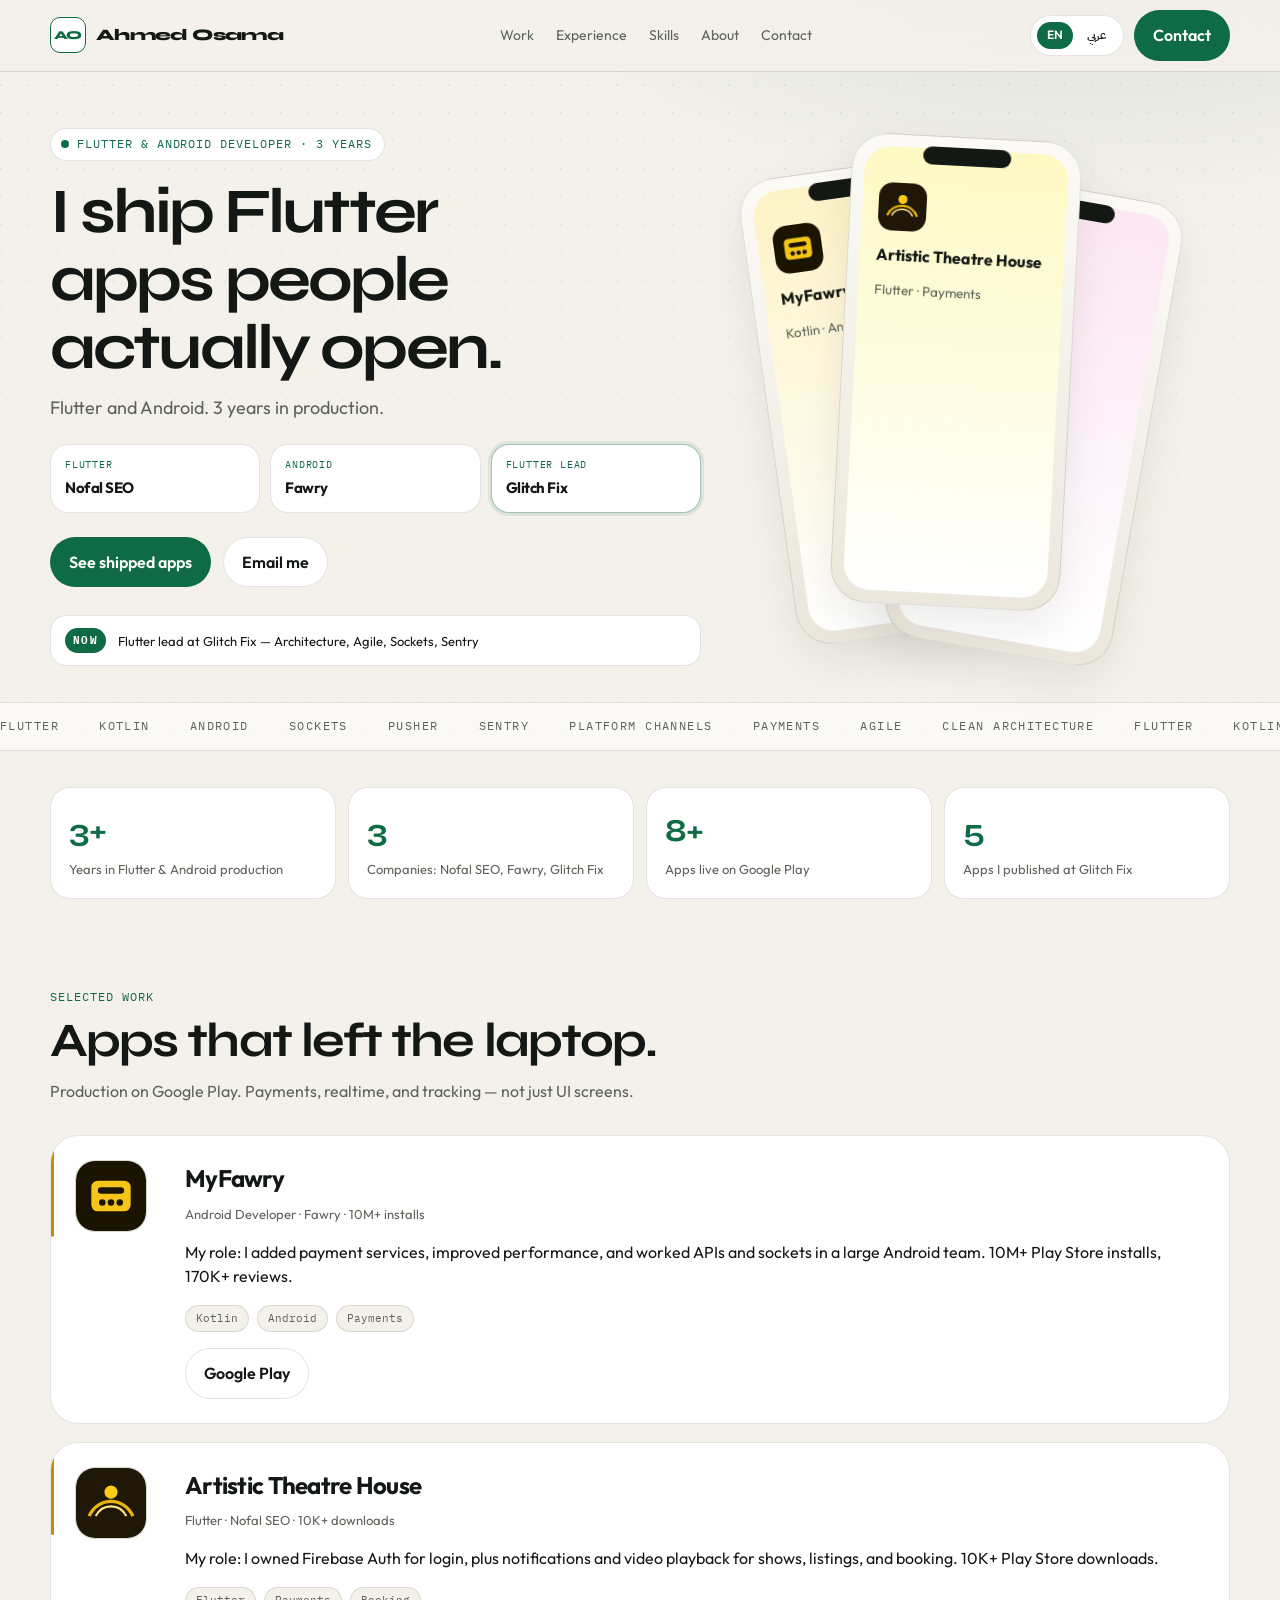
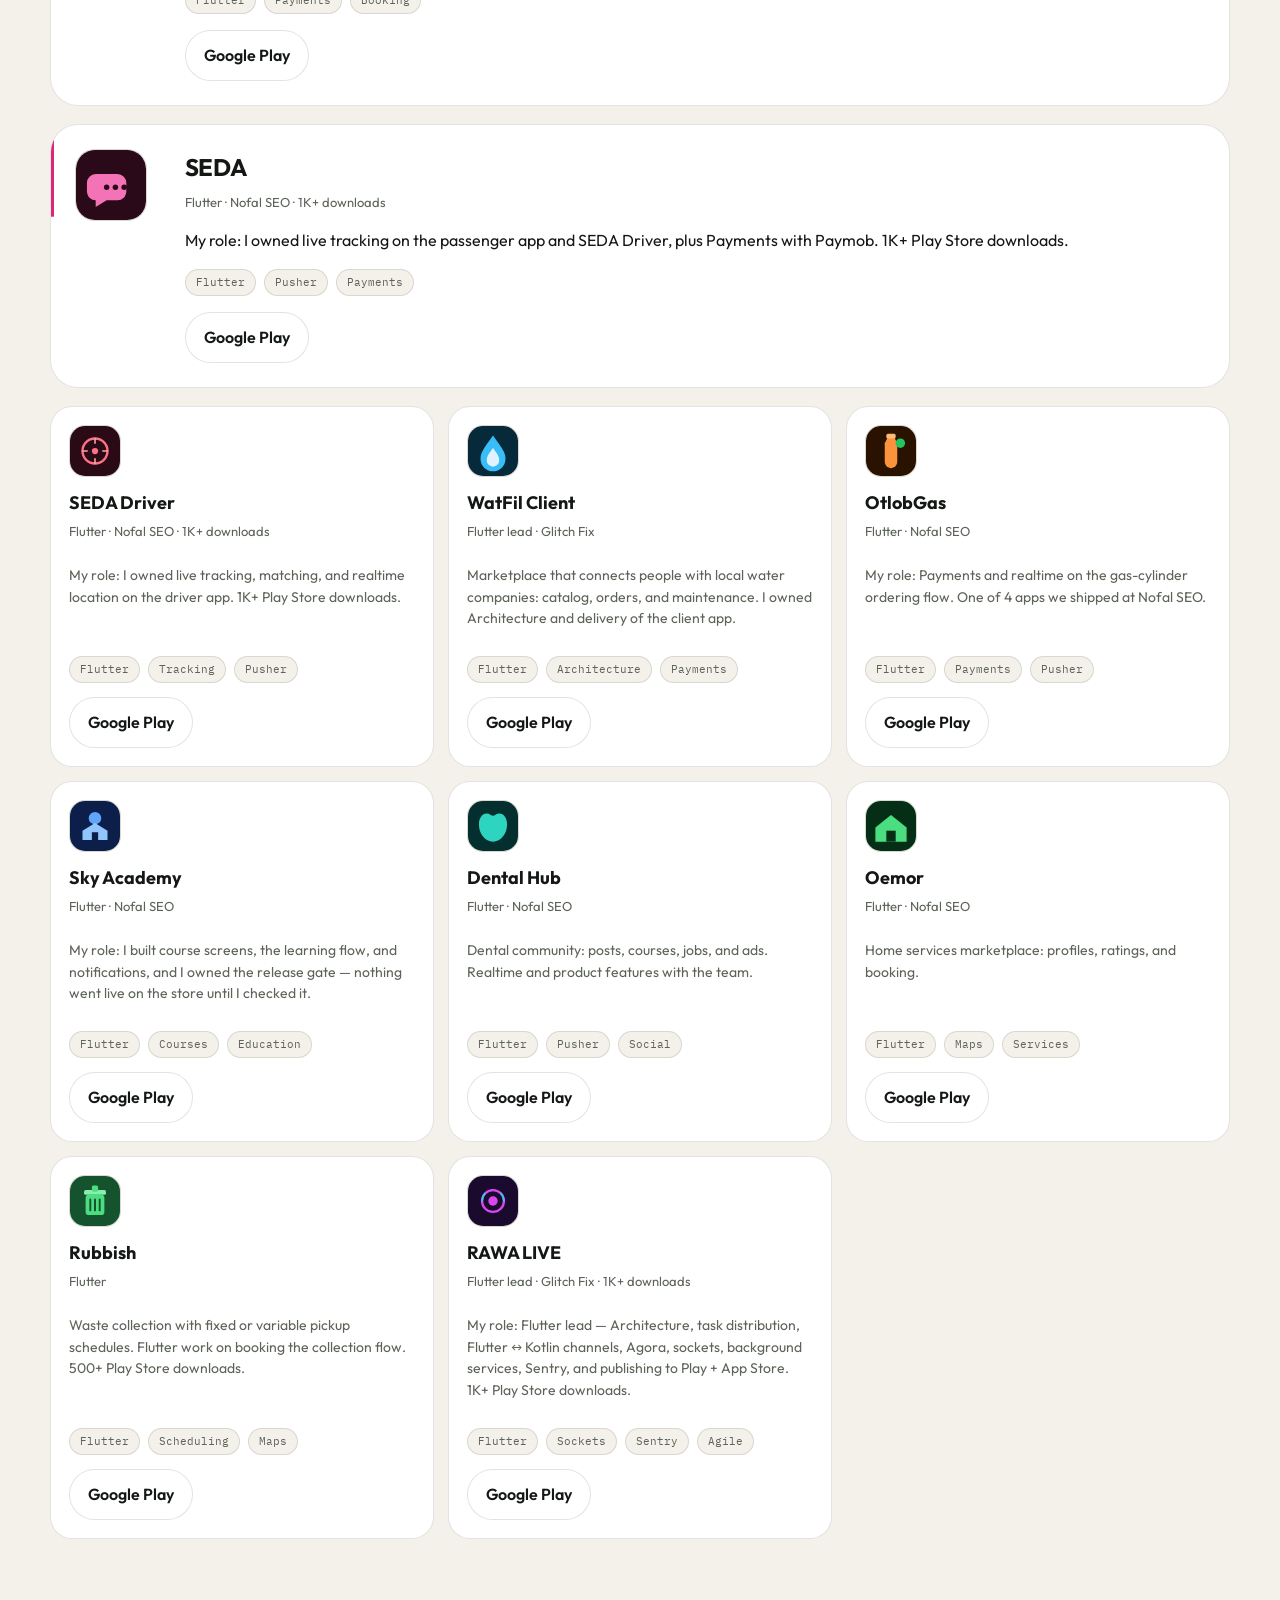
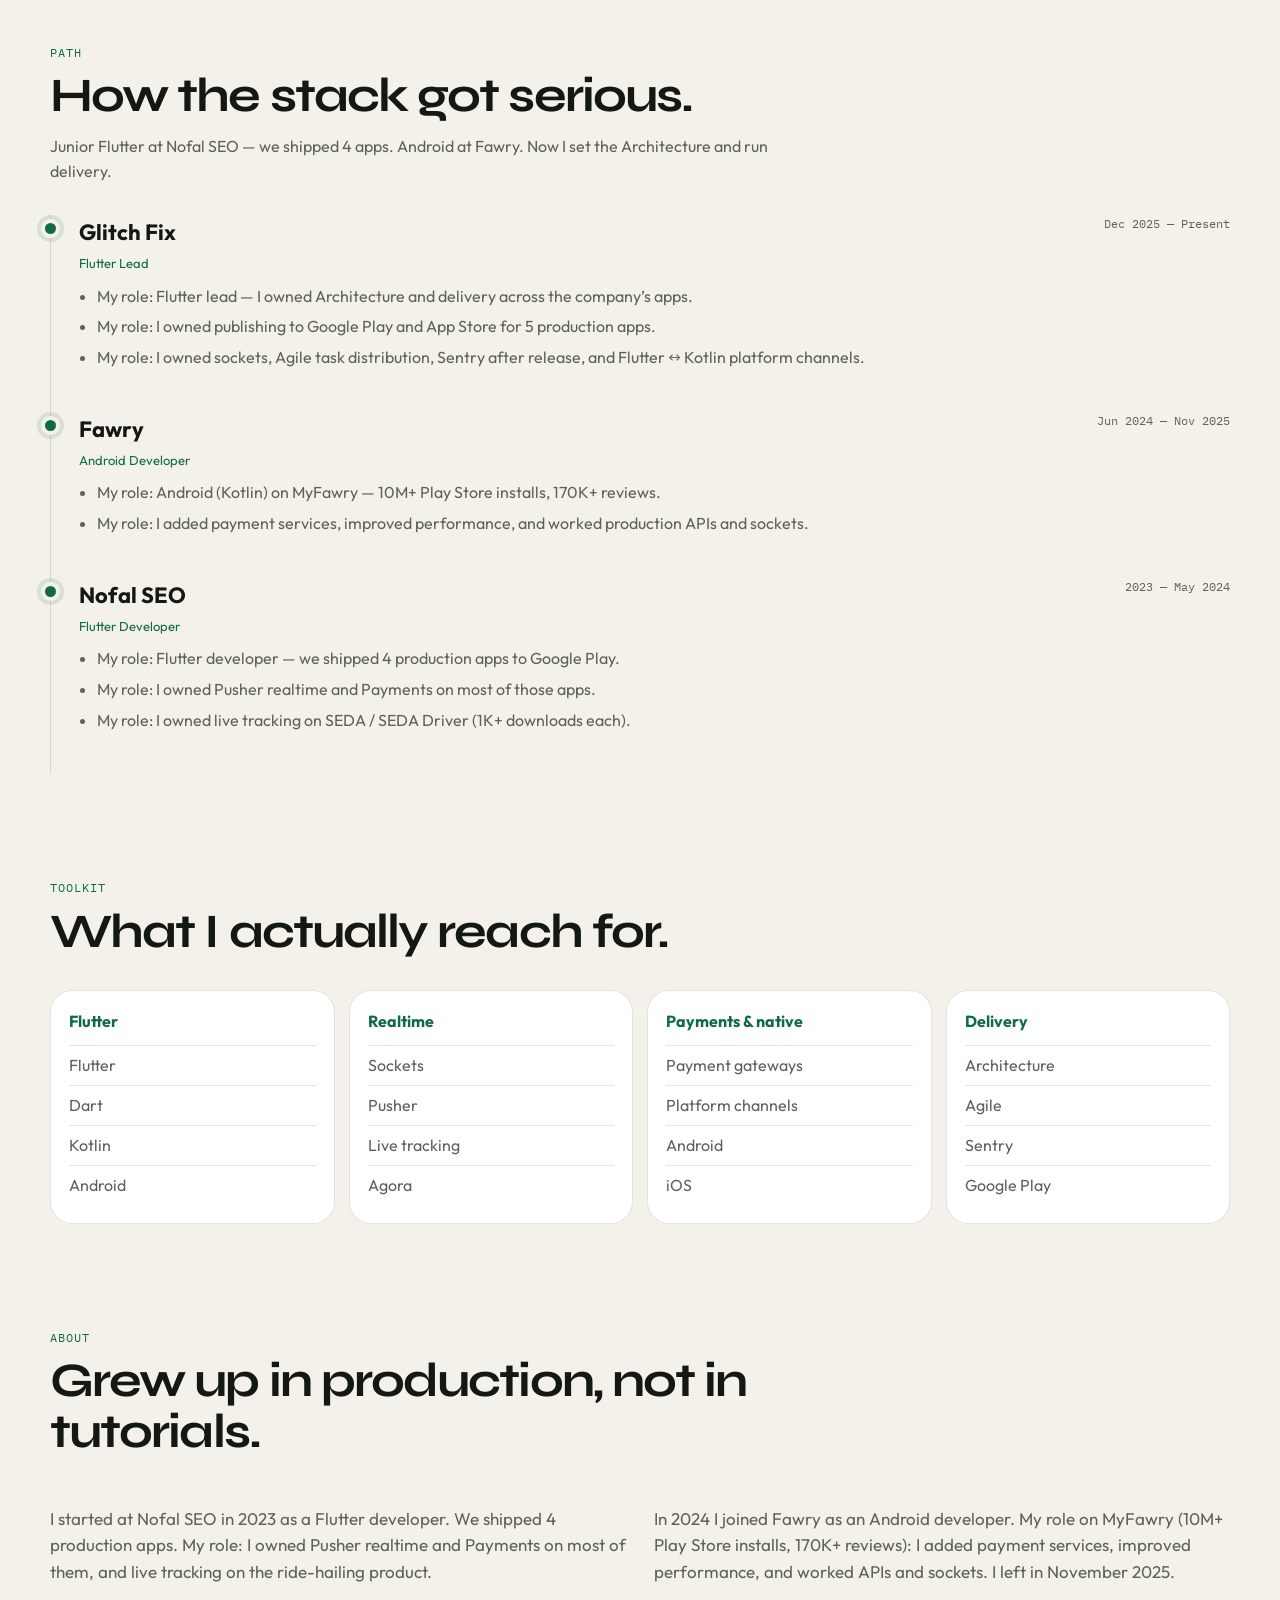
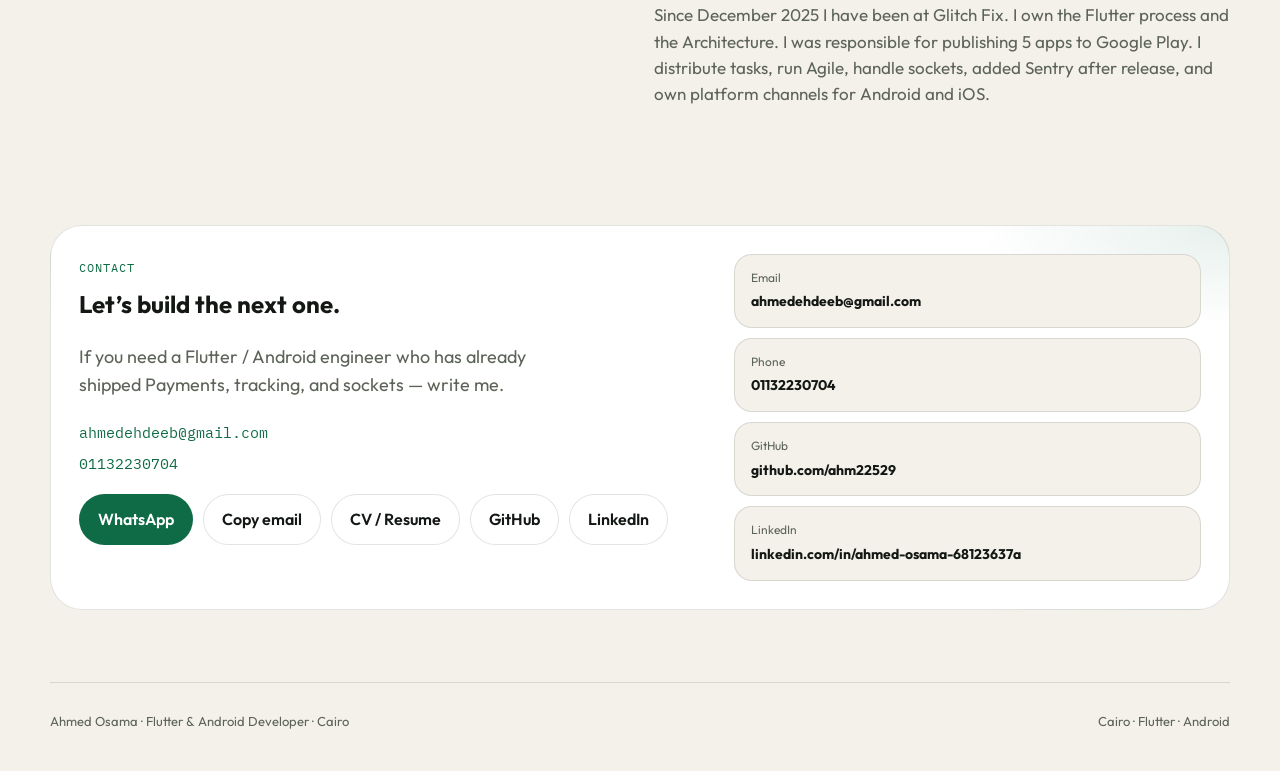
==== commit c63004bf: "Show real Play Store counts and spell out the role on each selected project. Co-authored-by: Cursor " ====
--- a/index.html
+++ b/index.html
@@ -203,7 +203,7 @@
       <span>Cairo · Flutter · Android</span>
     </footer>
 
-    <script src="js/content.js?v=copy5"></script>
+    <script src="js/content.js?v=copy6"></script>
     <script src="js/app.js?v=motion1"></script>
   </body>
 </html>
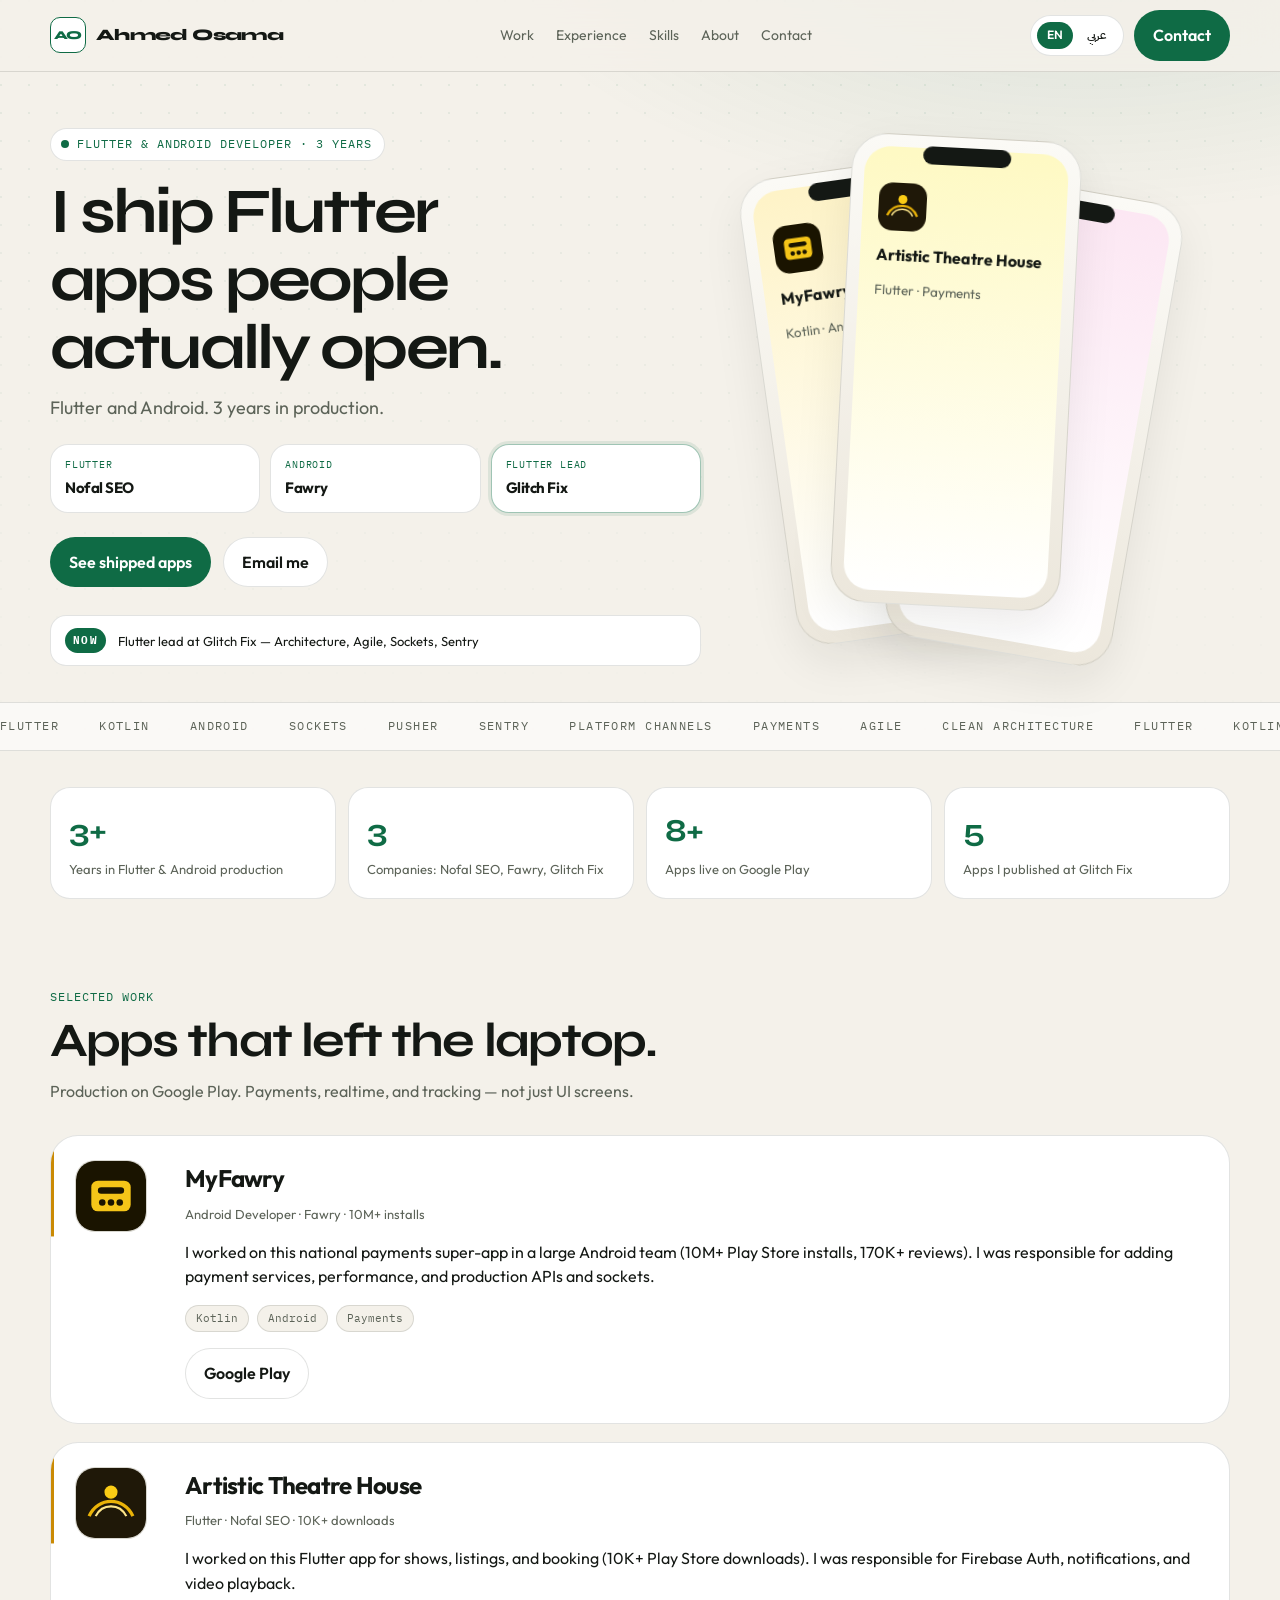
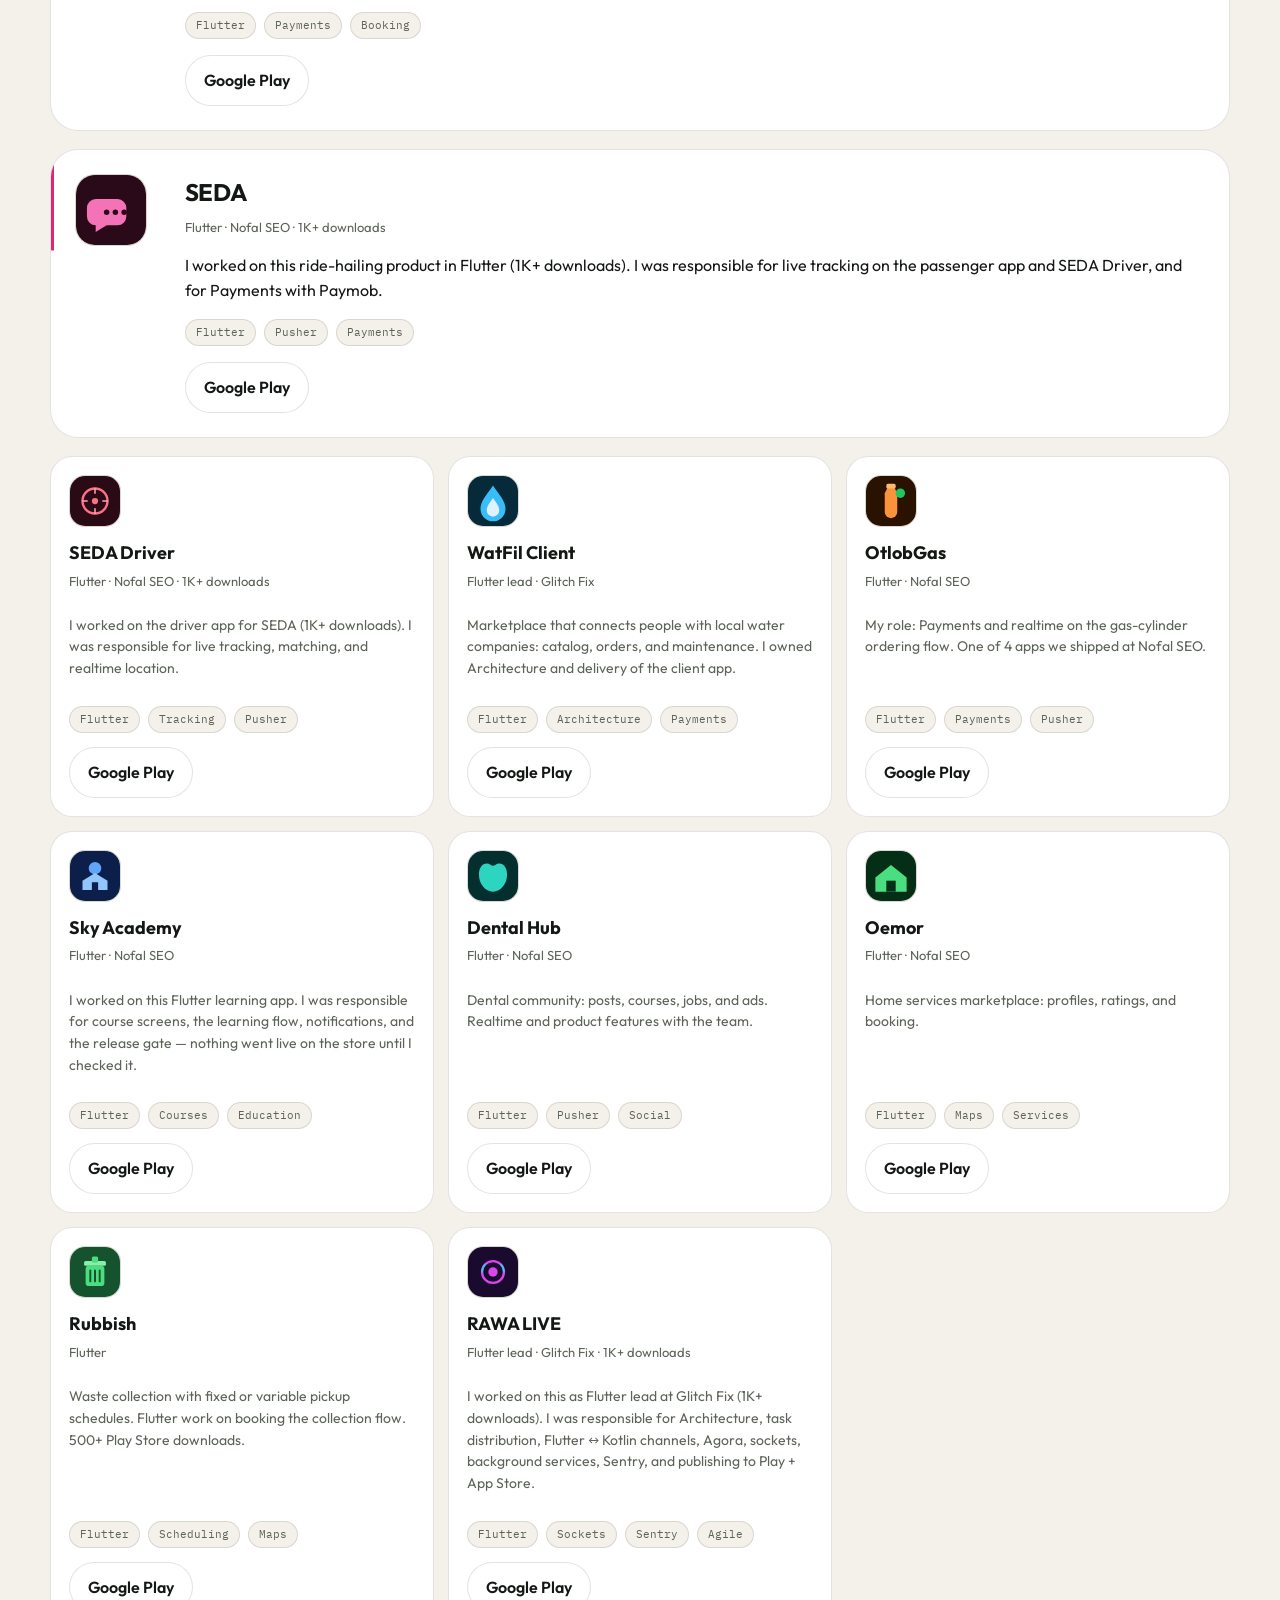
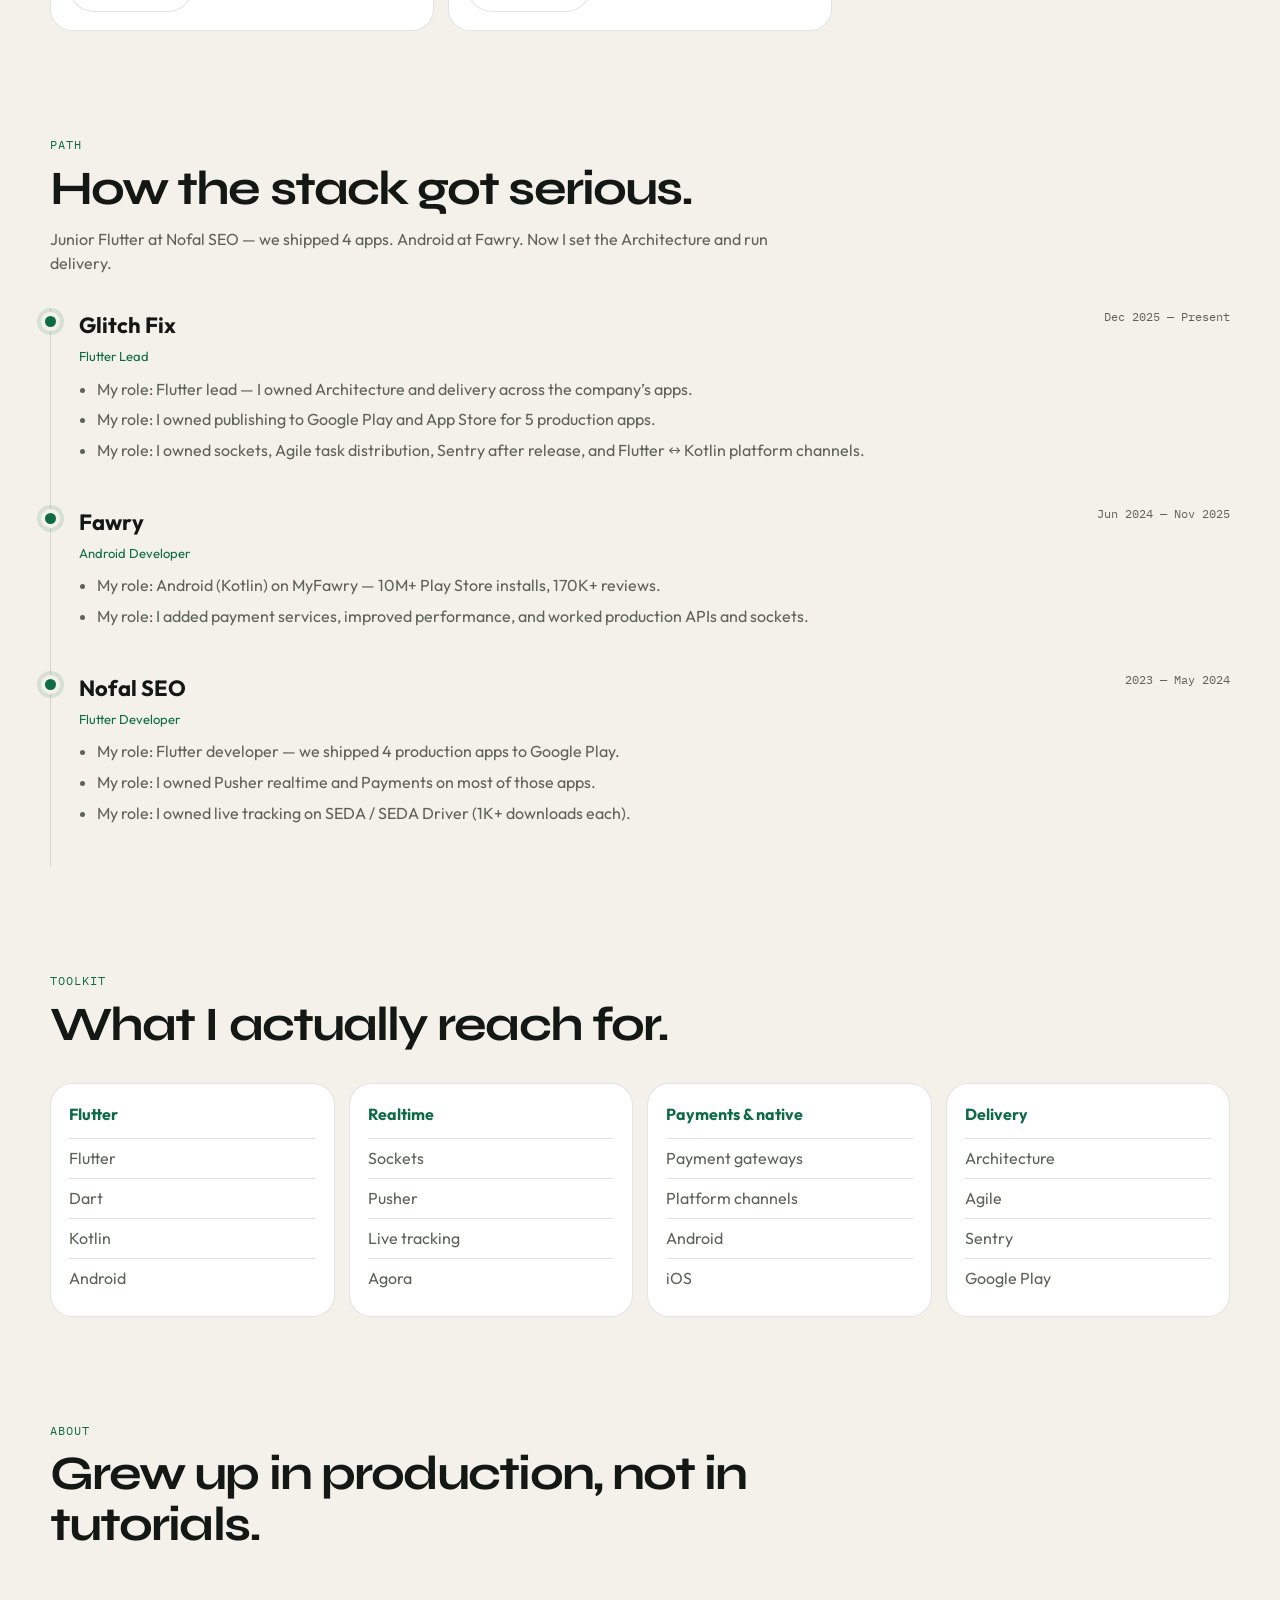
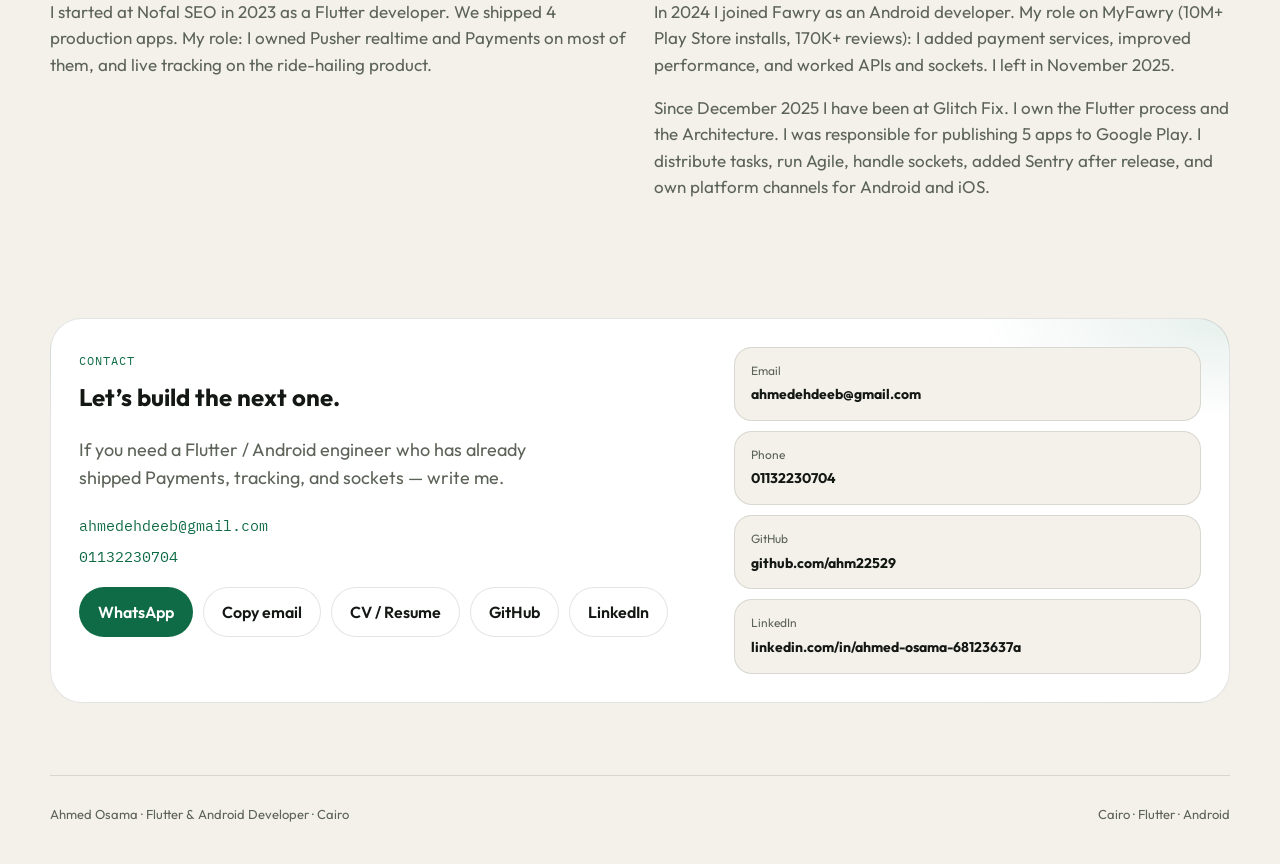
==== commit 4a1ee25c: "Expand selected projects with what I owned, keeping the ATS CV to two pages. Co-authored-by: Cursor " ====
--- a/index.html
+++ b/index.html
@@ -203,7 +203,7 @@
       <span>Cairo · Flutter · Android</span>
     </footer>
 
-    <script src="js/content.js?v=copy6"></script>
+    <script src="js/content.js?v=copy7"></script>
     <script src="js/app.js?v=motion1"></script>
   </body>
 </html>
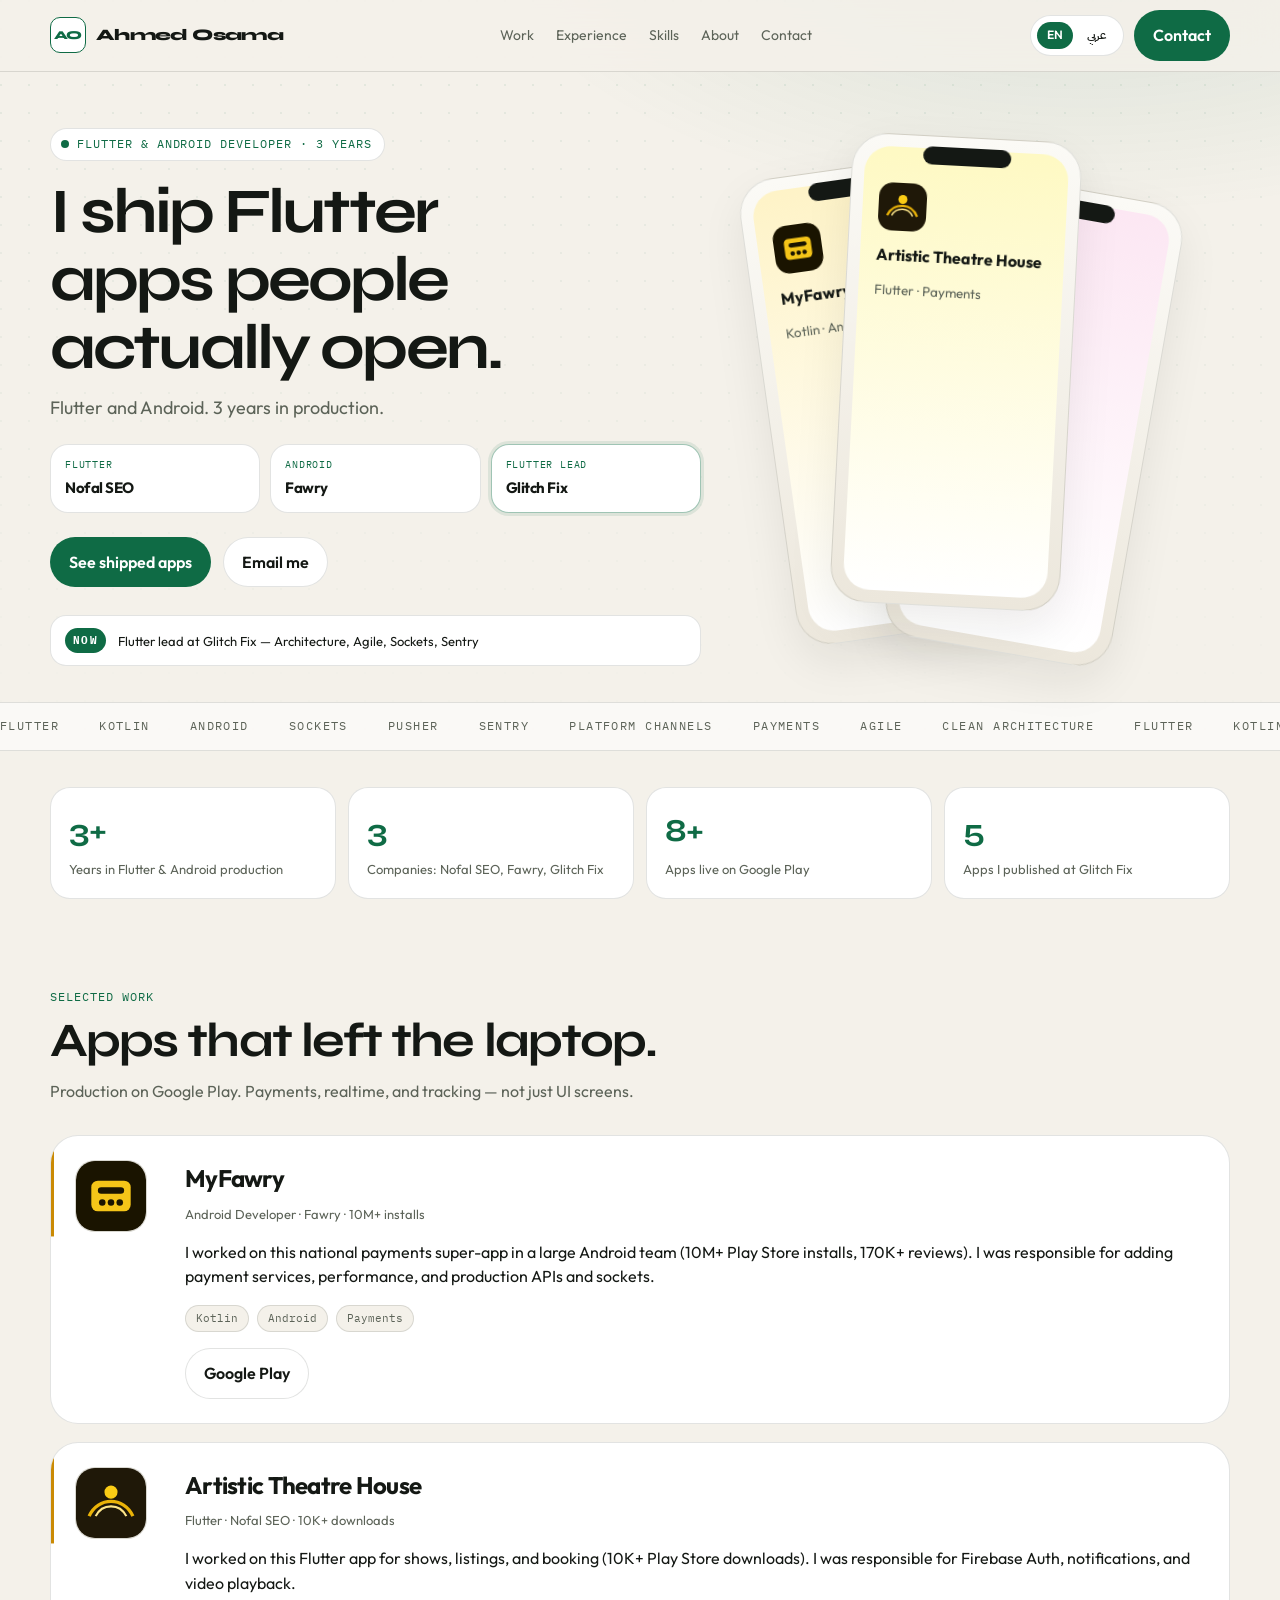
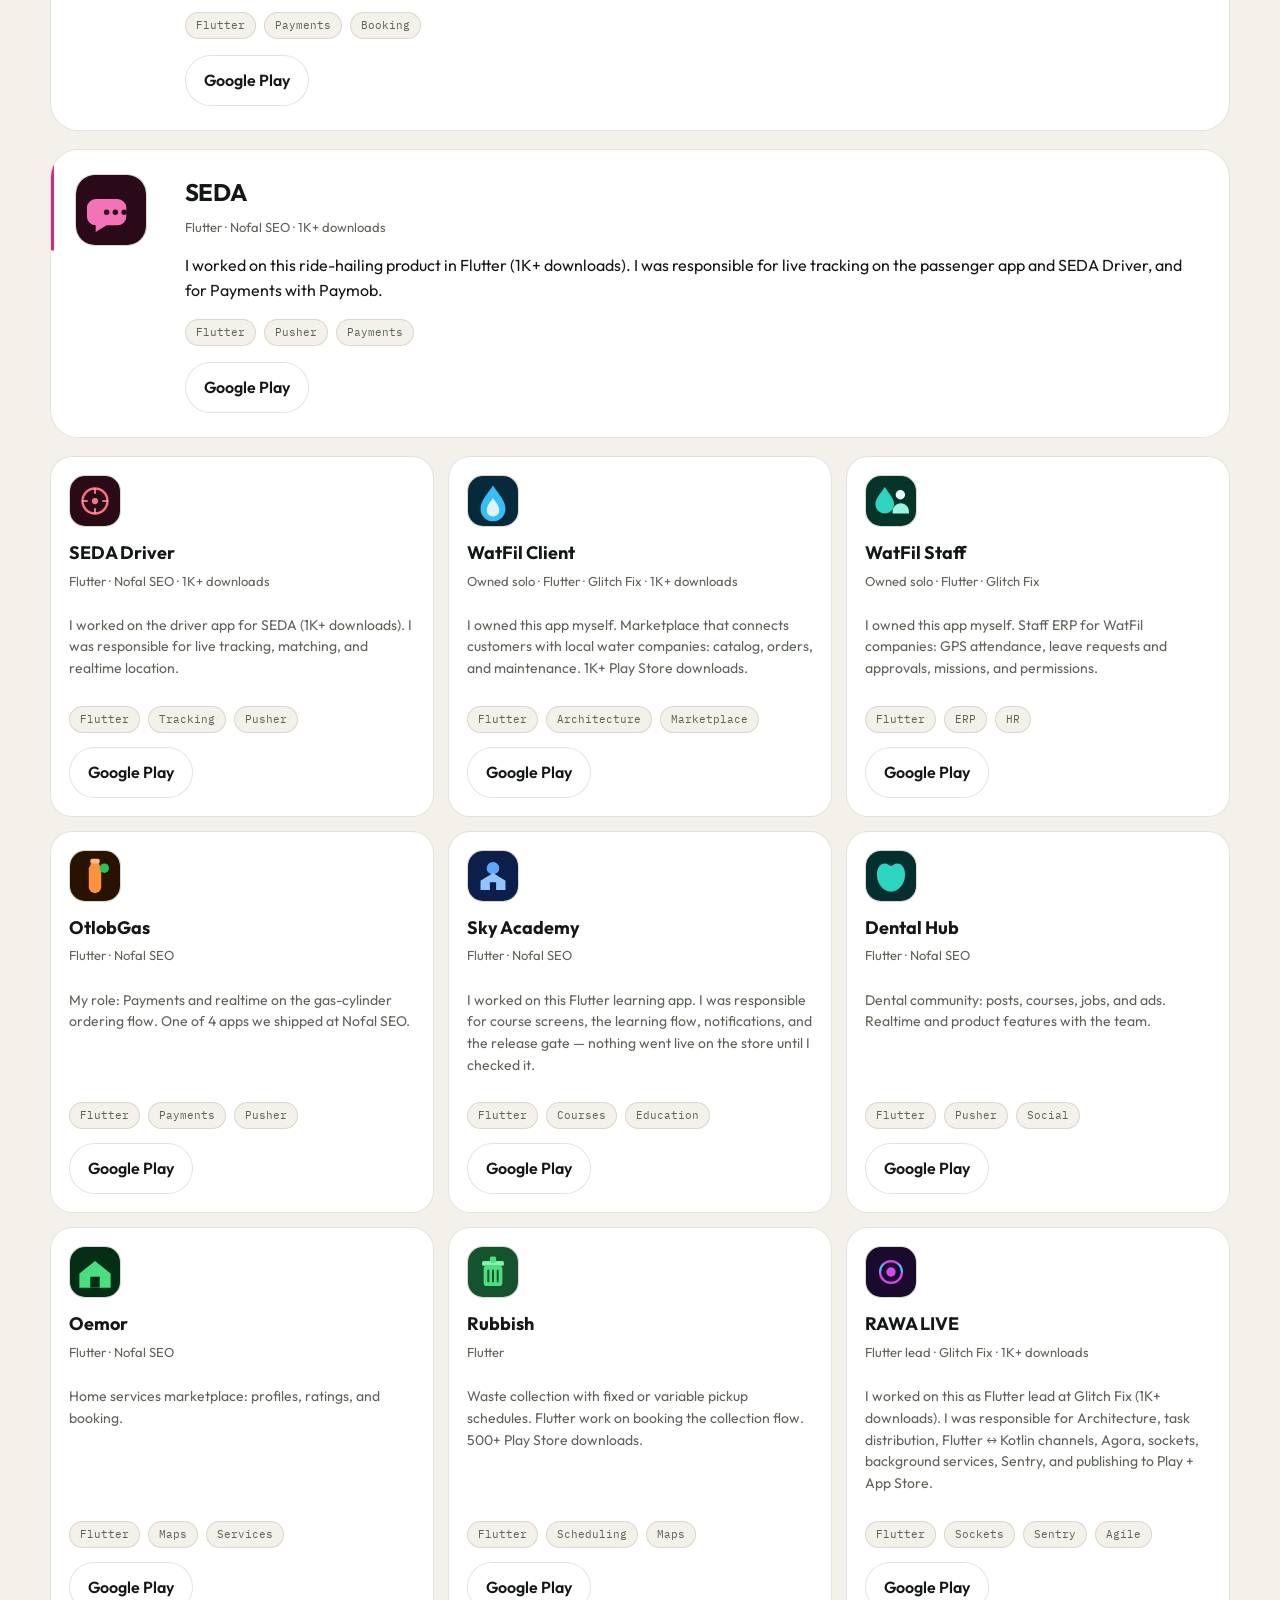
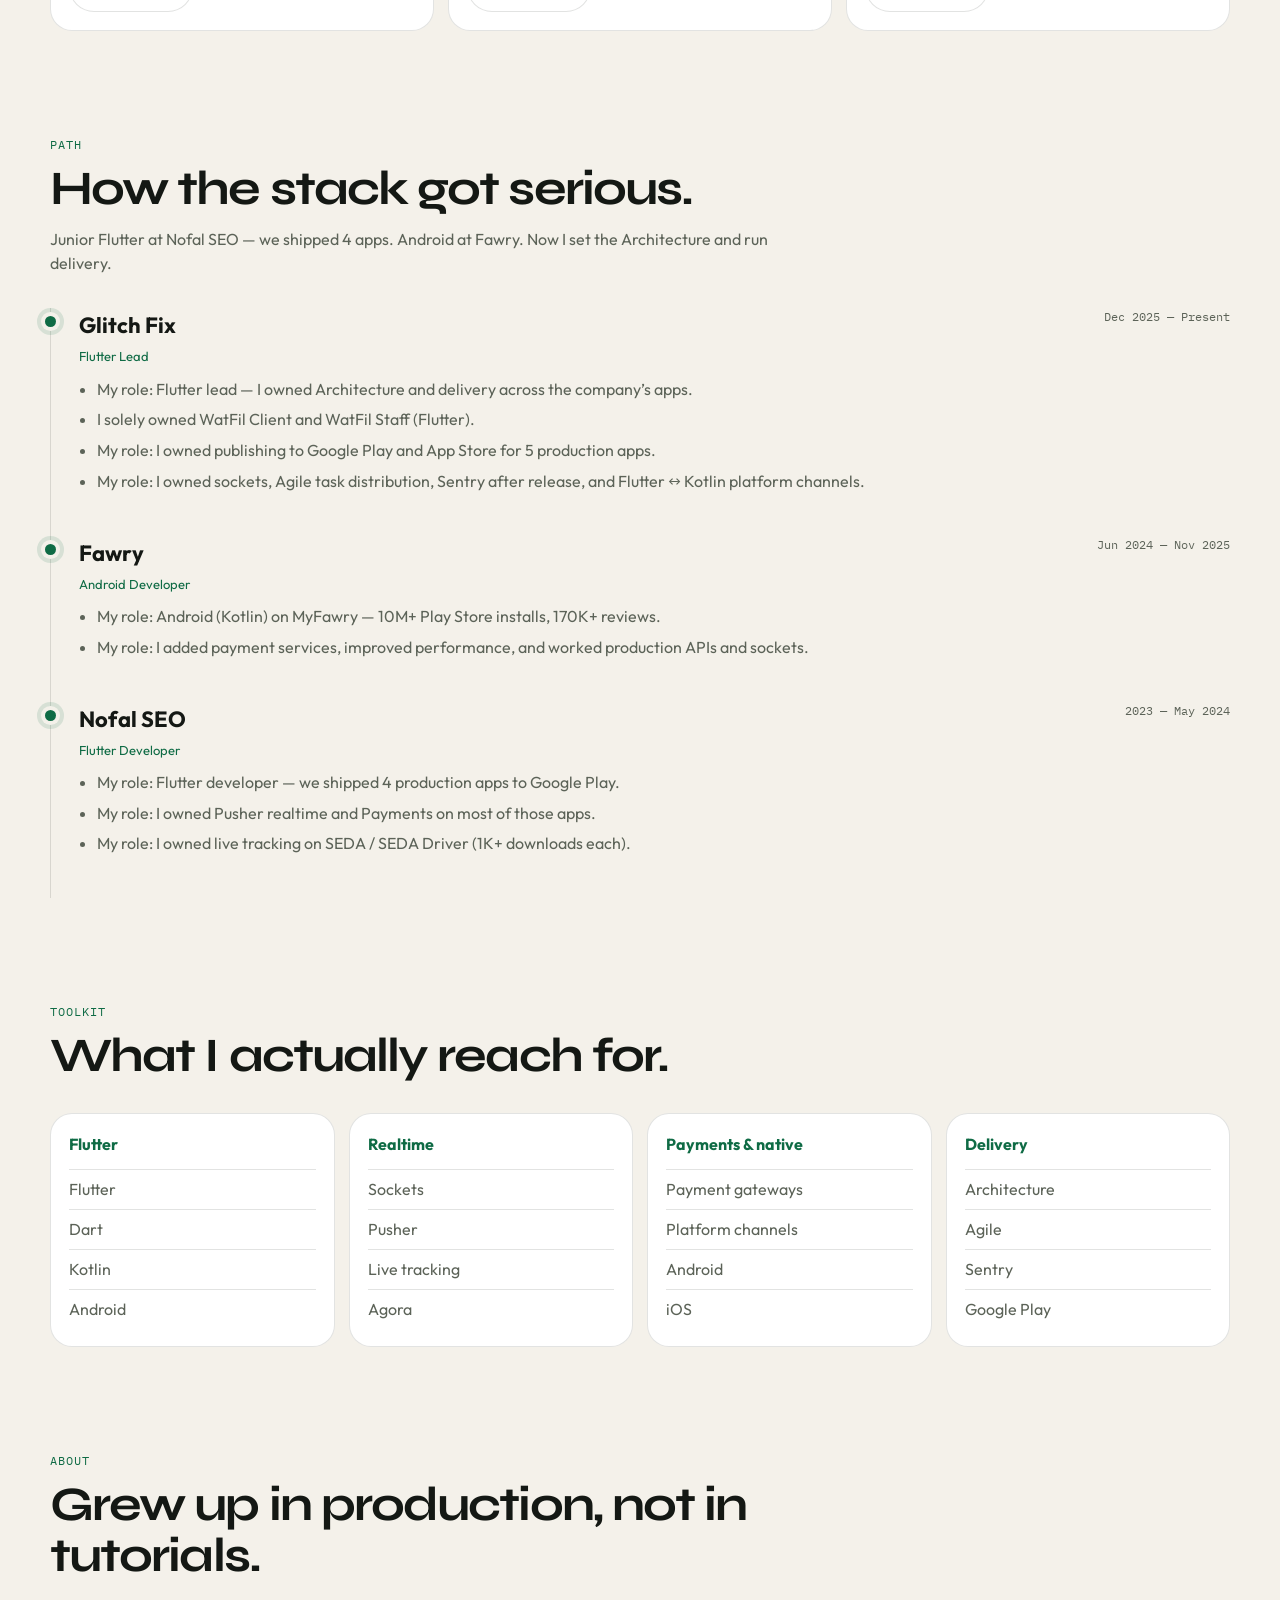
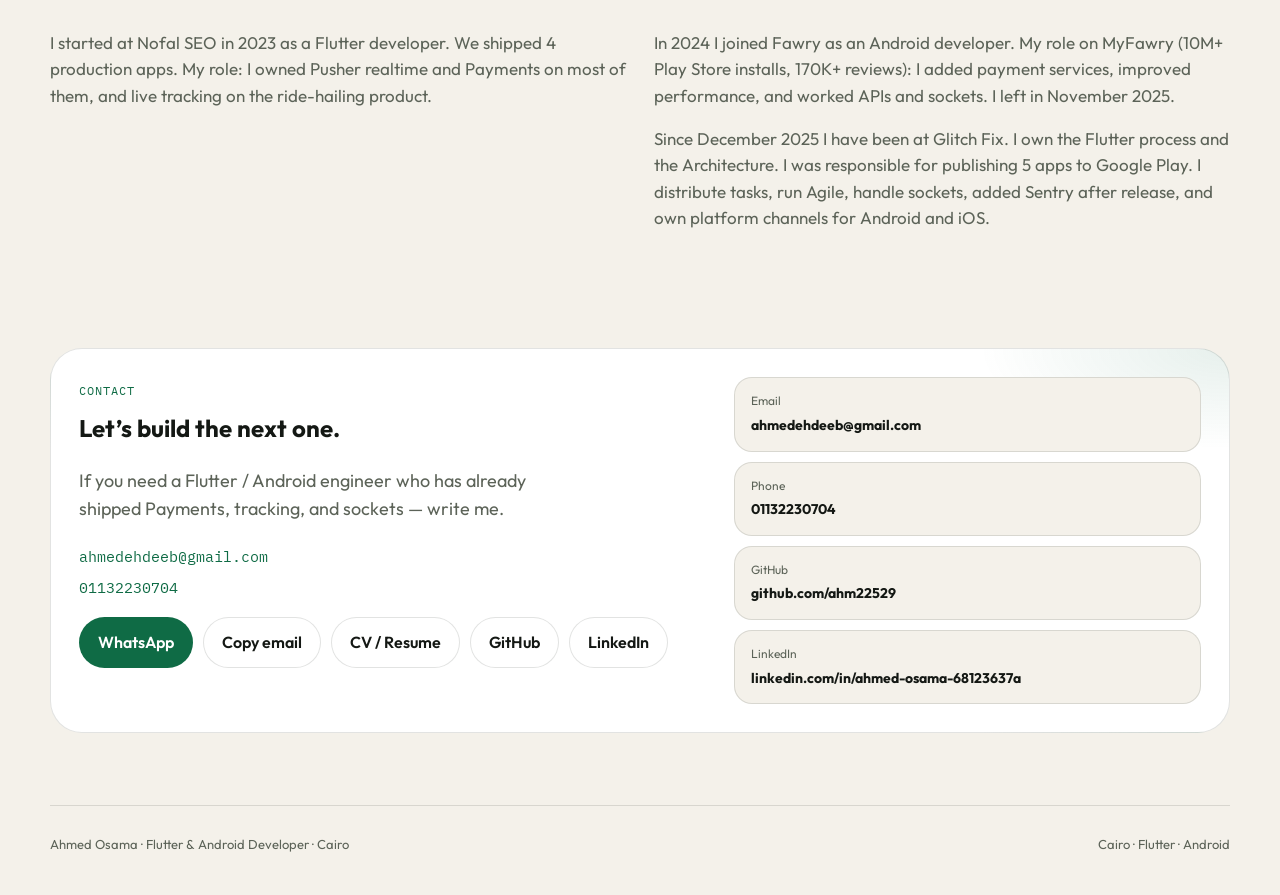
==== commit aa03fbc1: "Add WatFil Client and Staff as solo-owned Flutter apps on the portfolio and CV. Co-authored-by: Curs" ====
--- a/index.html
+++ b/index.html
@@ -6,7 +6,7 @@
     <title>Ahmed Osama — Flutter Developer</title>
     <meta
       name="description"
-      content="Ahmed Osama — Flutter & Android developer. 3 years shipping MyFawry, Artistic Theatre House, SEDA, Sky Academy, RAWA LIVE, and more on Google Play."
+      content="Ahmed Osama — Flutter & Android developer. 3 years shipping MyFawry, Artistic Theatre House, SEDA, WatFil, Sky Academy, RAWA LIVE, and more on Google Play."
     />
     <meta property="og:title" content="Ahmed Osama — Flutter & Android Developer" />
     <meta
@@ -203,7 +203,7 @@
       <span>Cairo · Flutter · Android</span>
     </footer>
 
-    <script src="js/content.js?v=copy7"></script>
+    <script src="js/content.js?v=copy8"></script>
     <script src="js/app.js?v=motion1"></script>
   </body>
 </html>
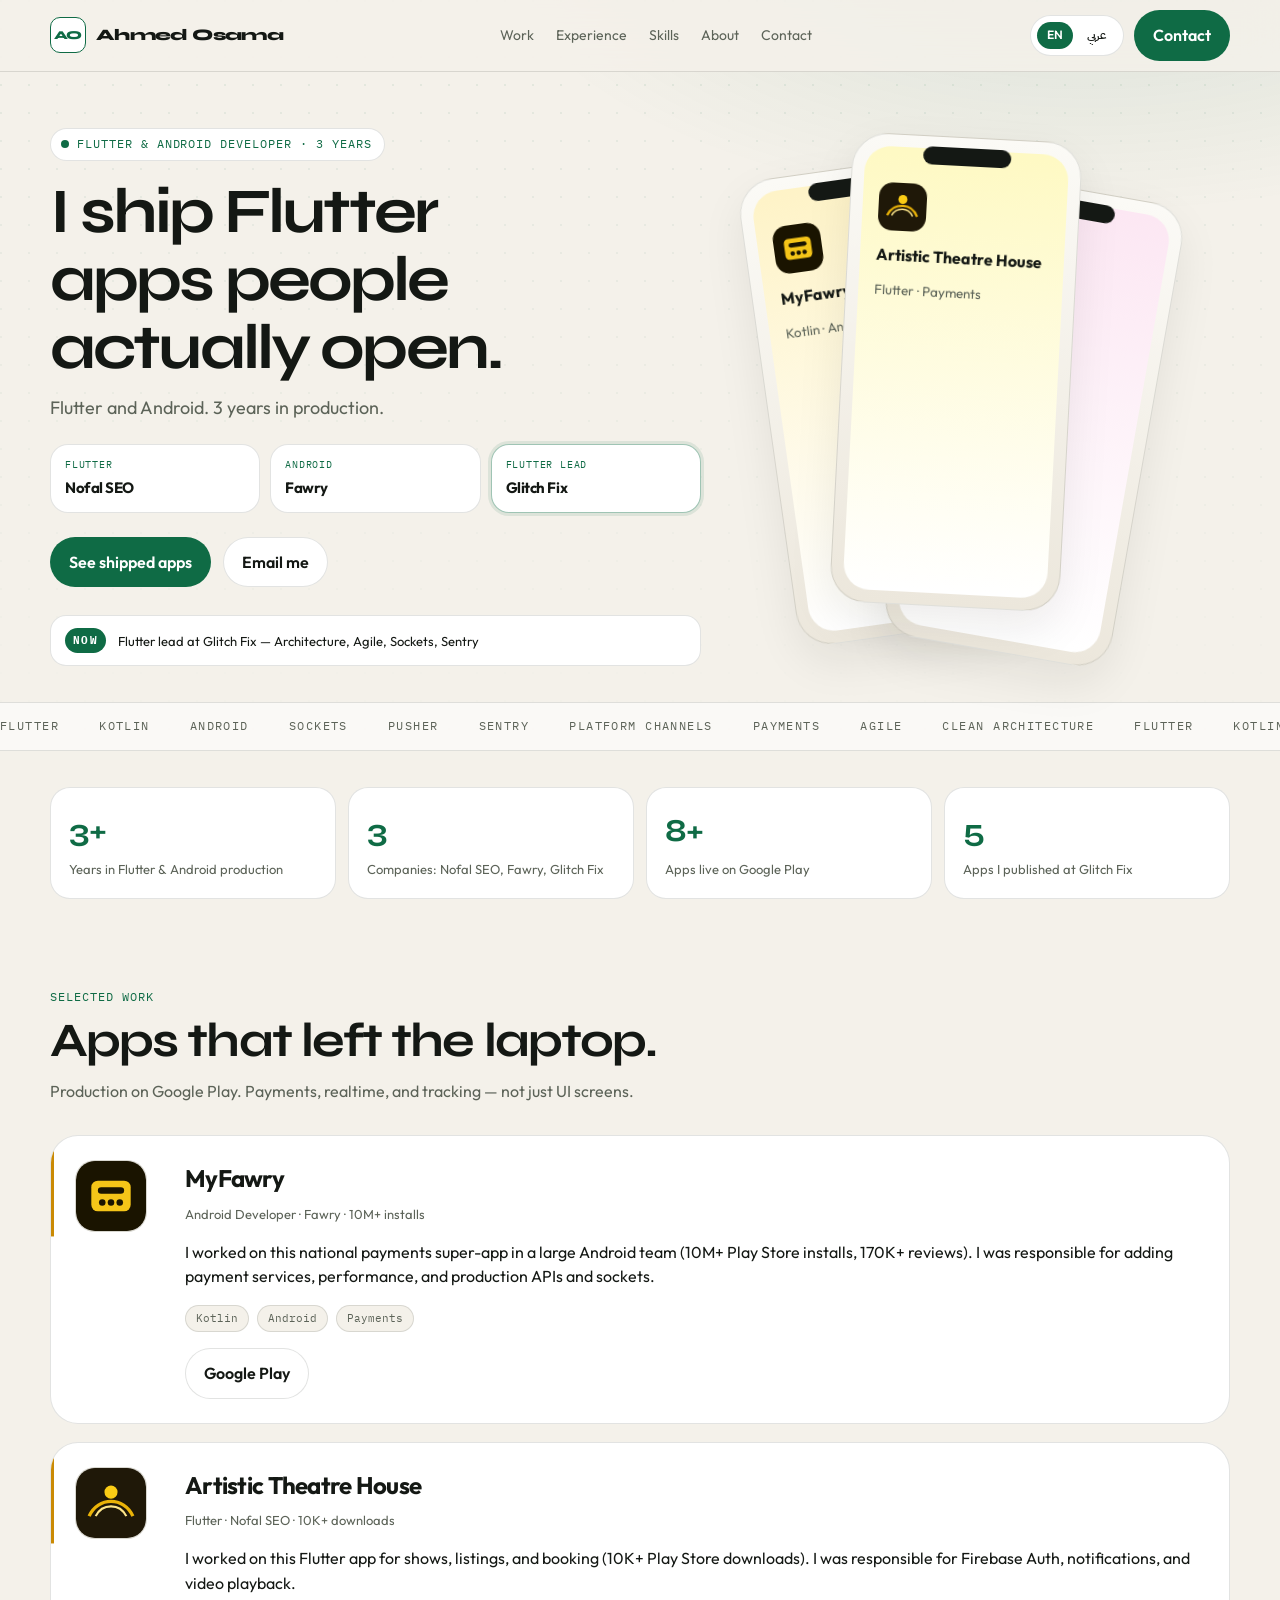
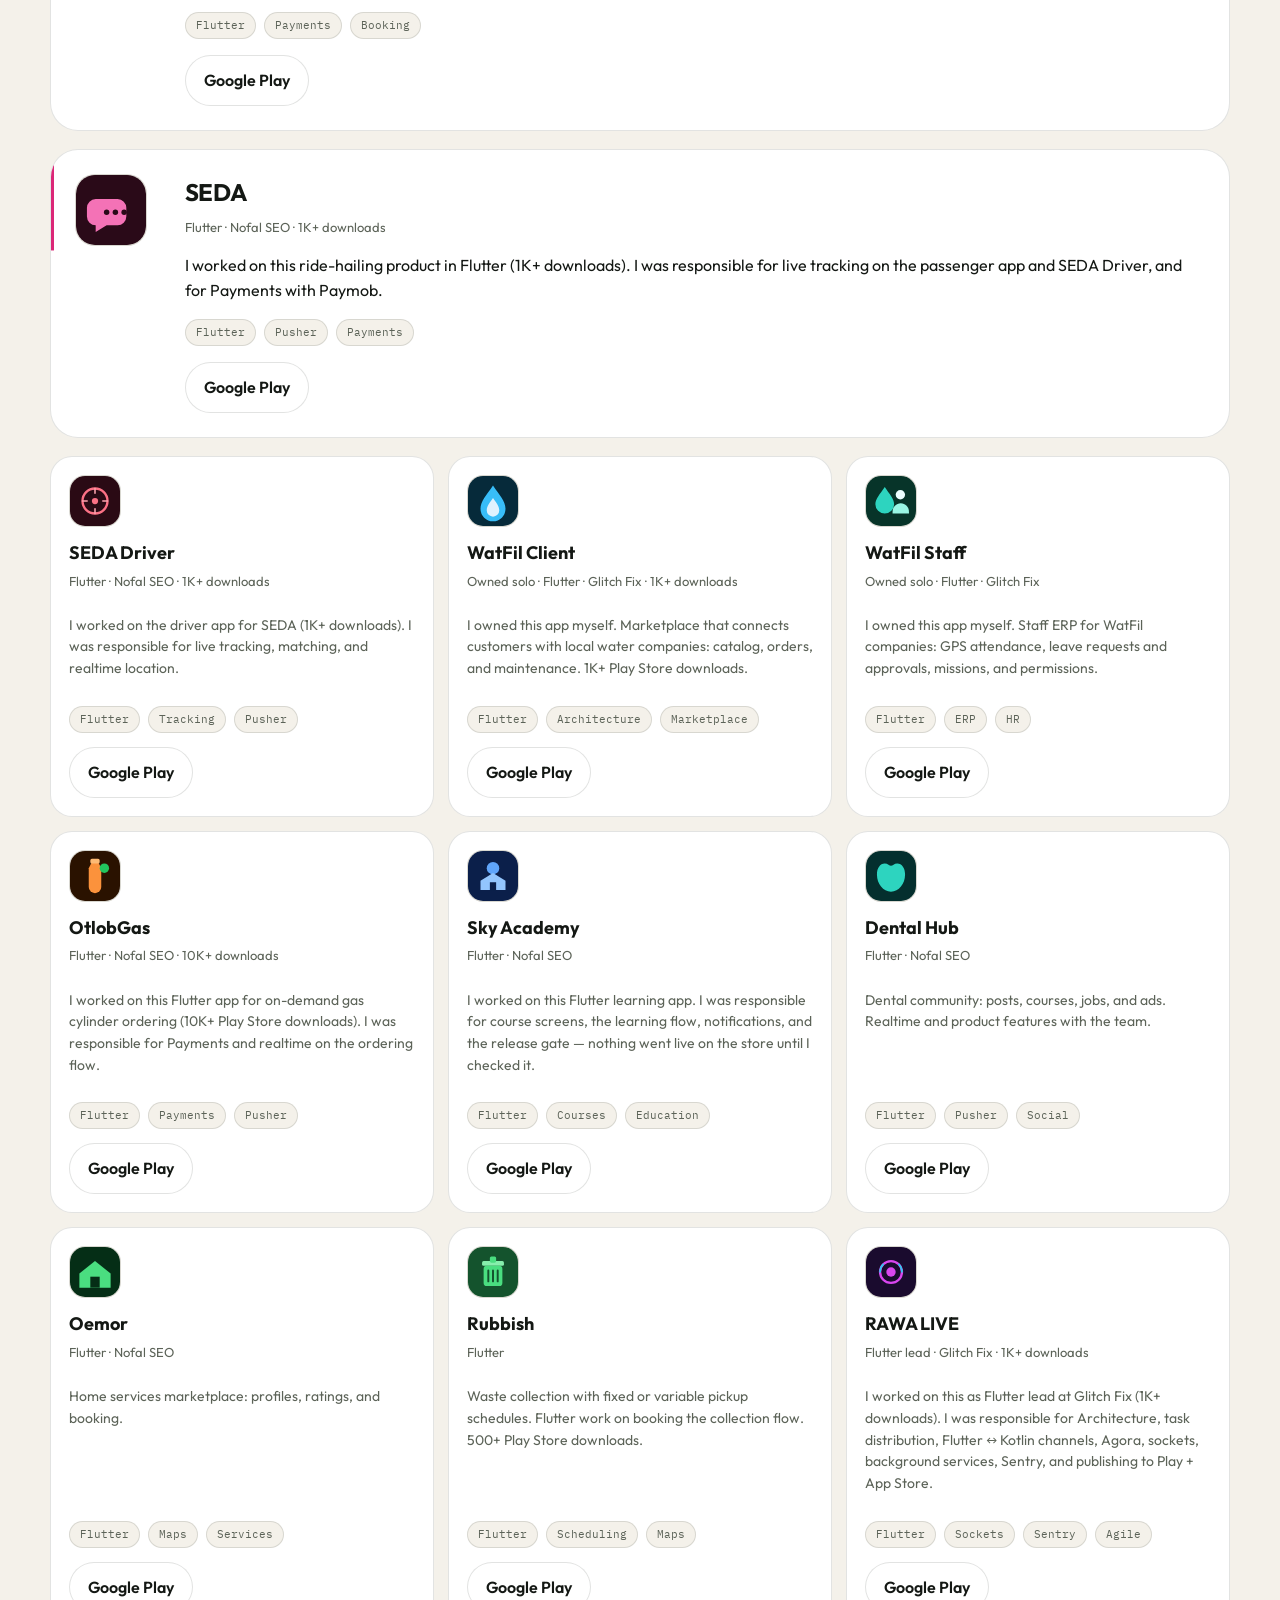
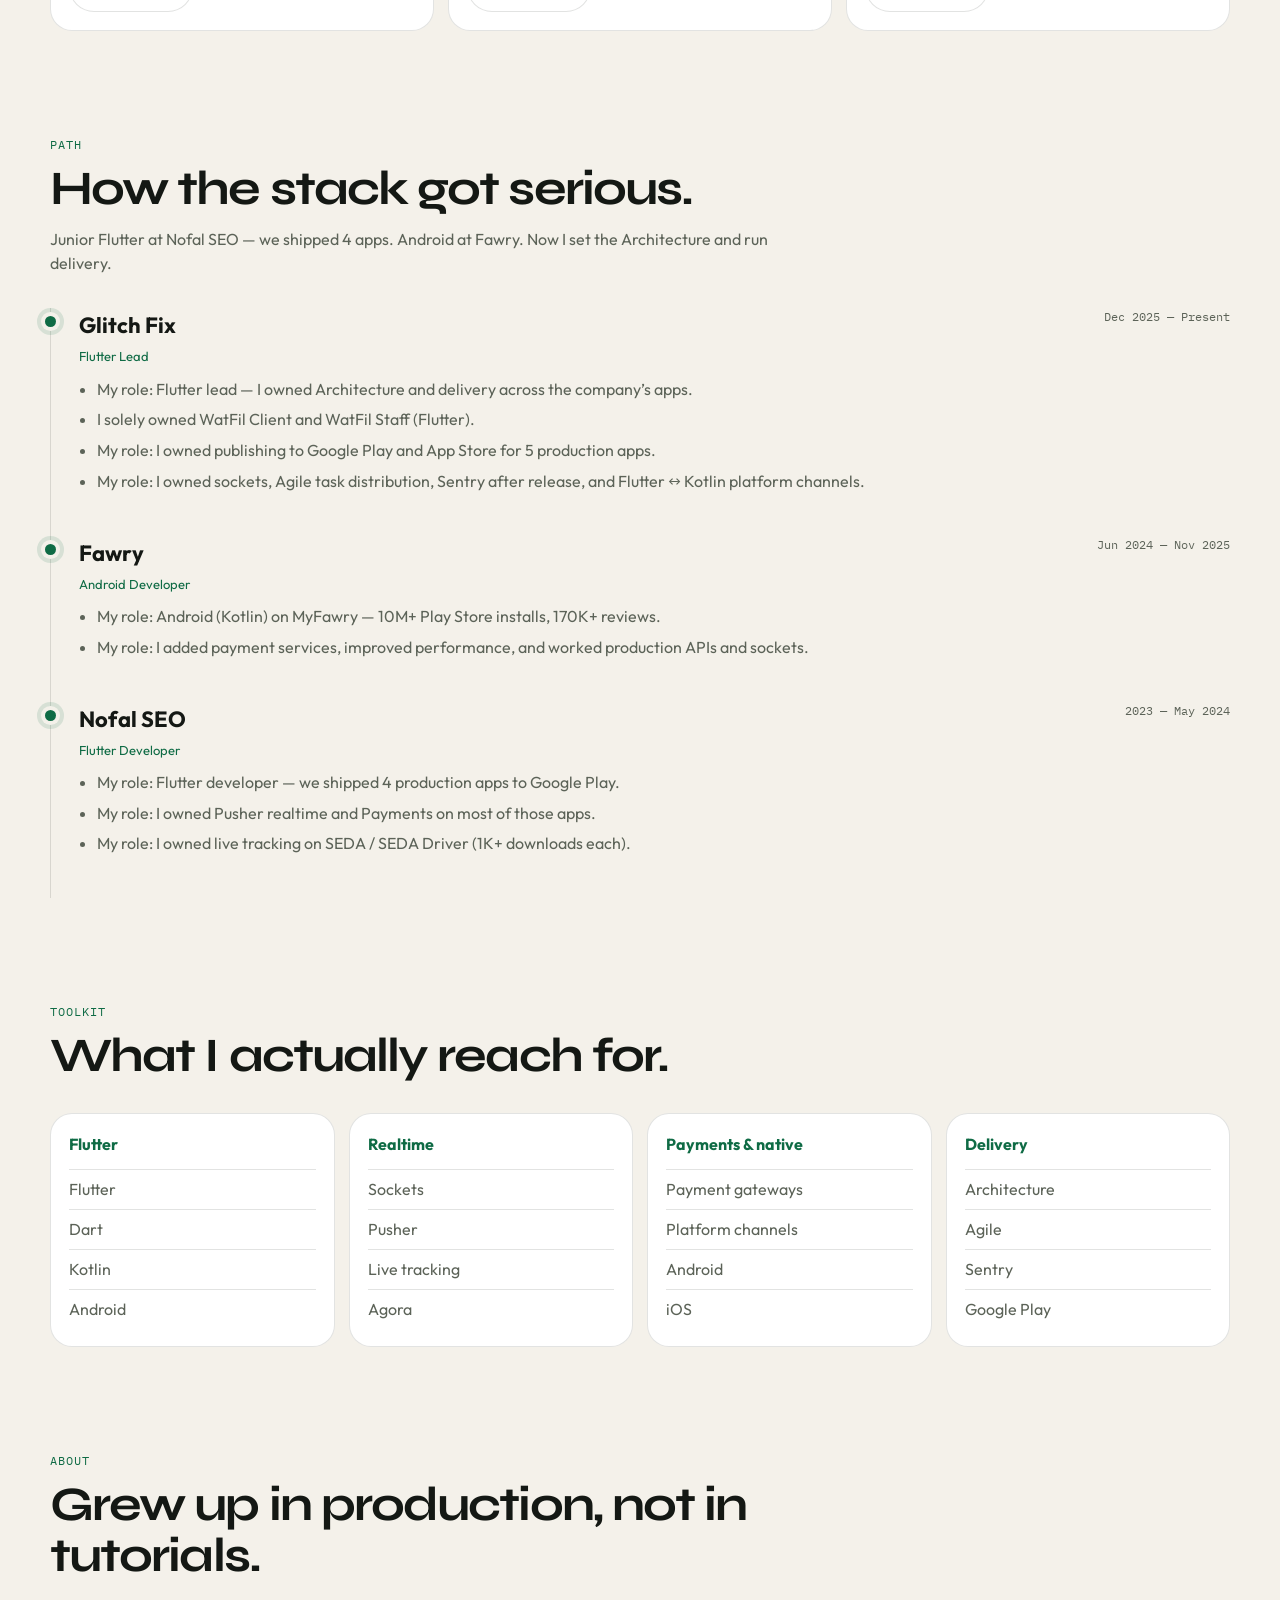
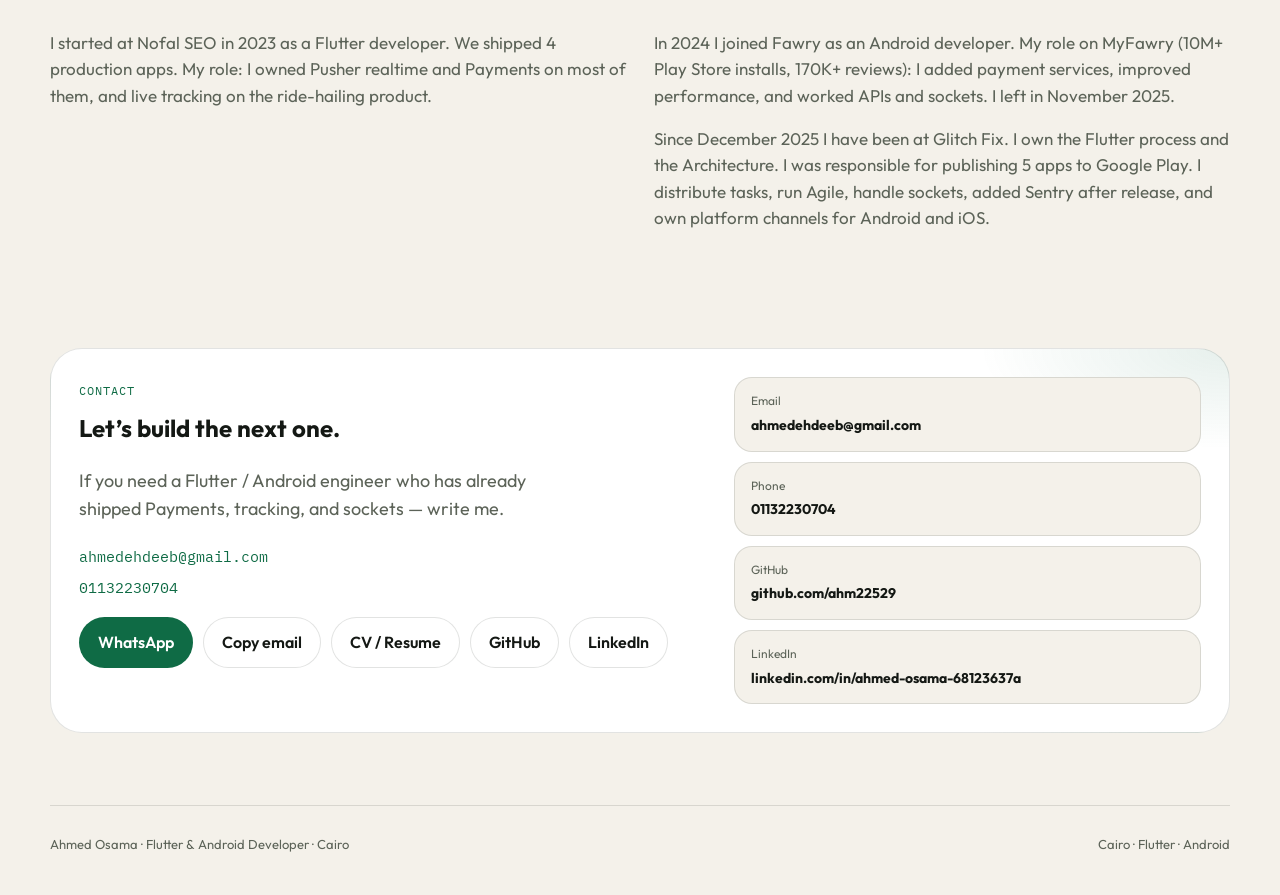
==== commit e45d89f1: "Add OtlobGas to the selected projects on the CV and portfolio. Co-authored-by: Cursor <cursoragent@c" ====
--- a/index.html
+++ b/index.html
@@ -203,7 +203,7 @@
       <span>Cairo · Flutter · Android</span>
     </footer>
 
-    <script src="js/content.js?v=copy8"></script>
+    <script src="js/content.js?v=copy9"></script>
     <script src="js/app.js?v=motion1"></script>
   </body>
 </html>
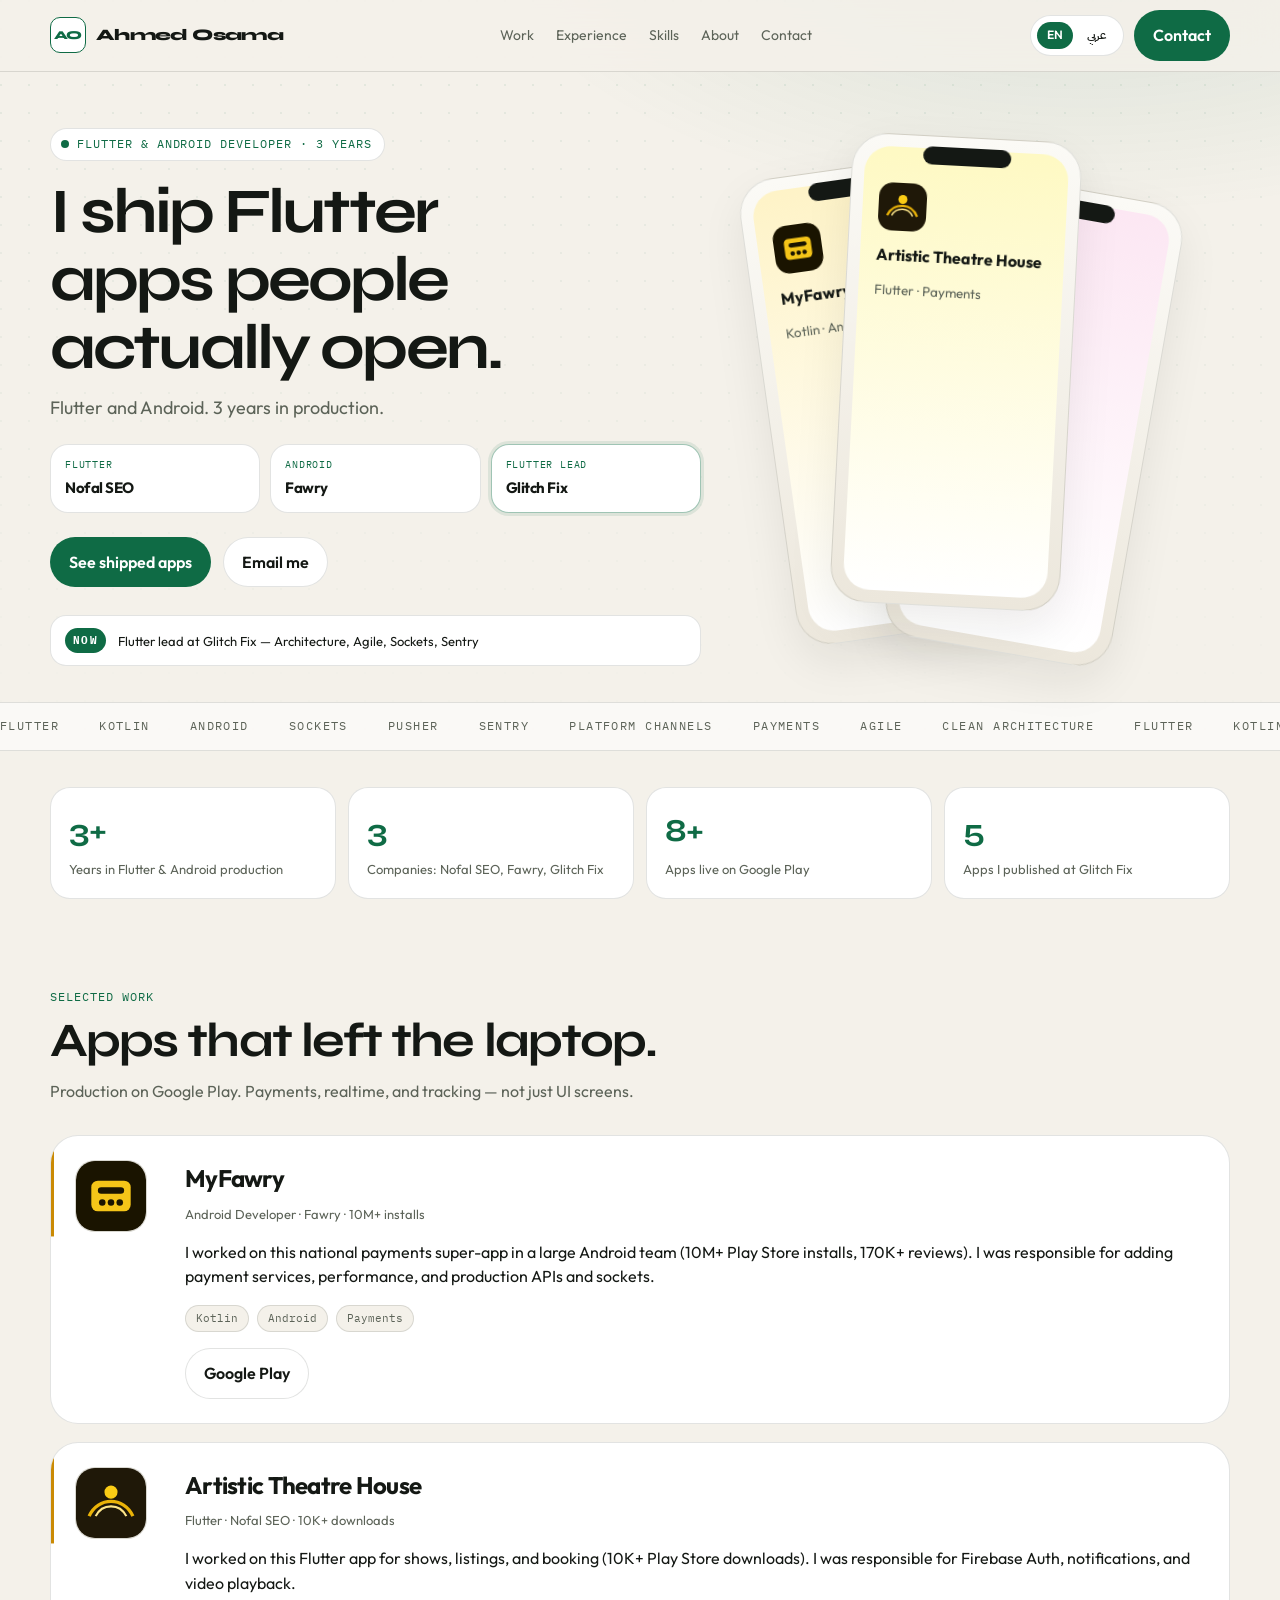
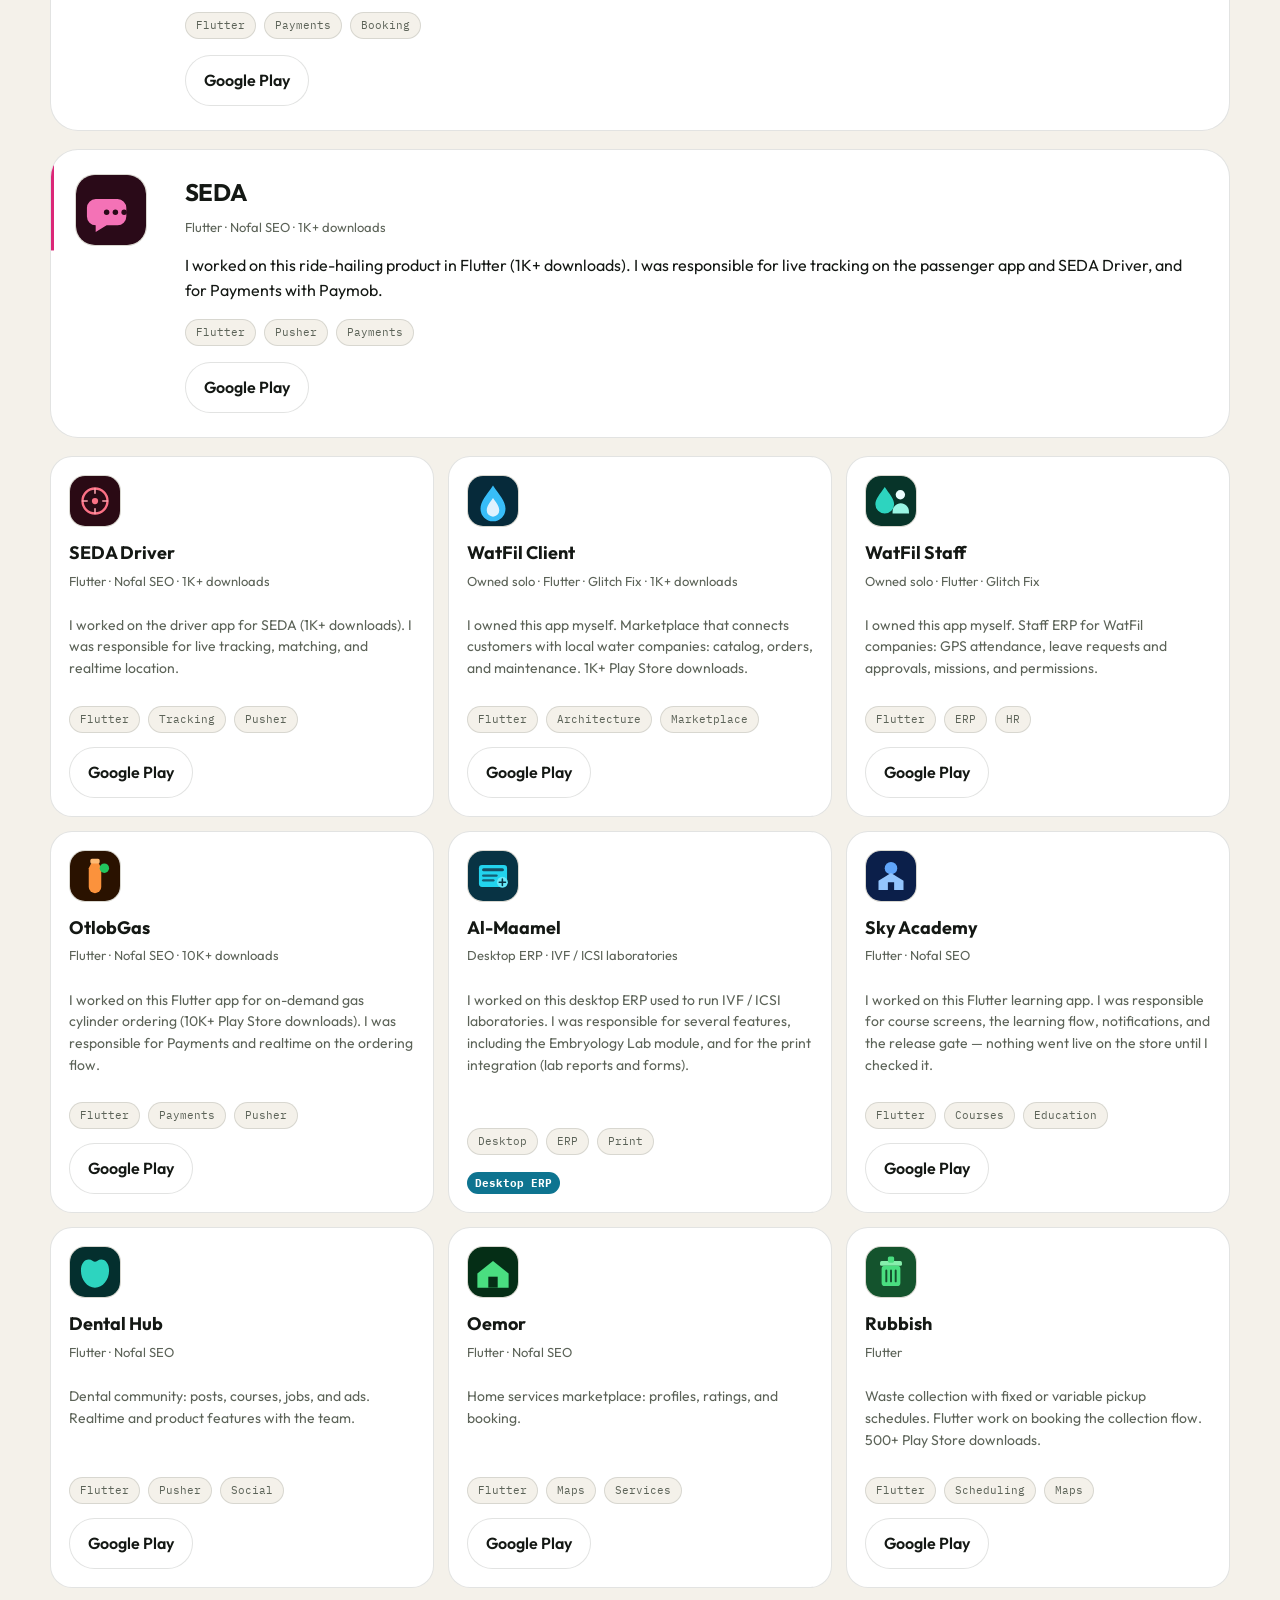
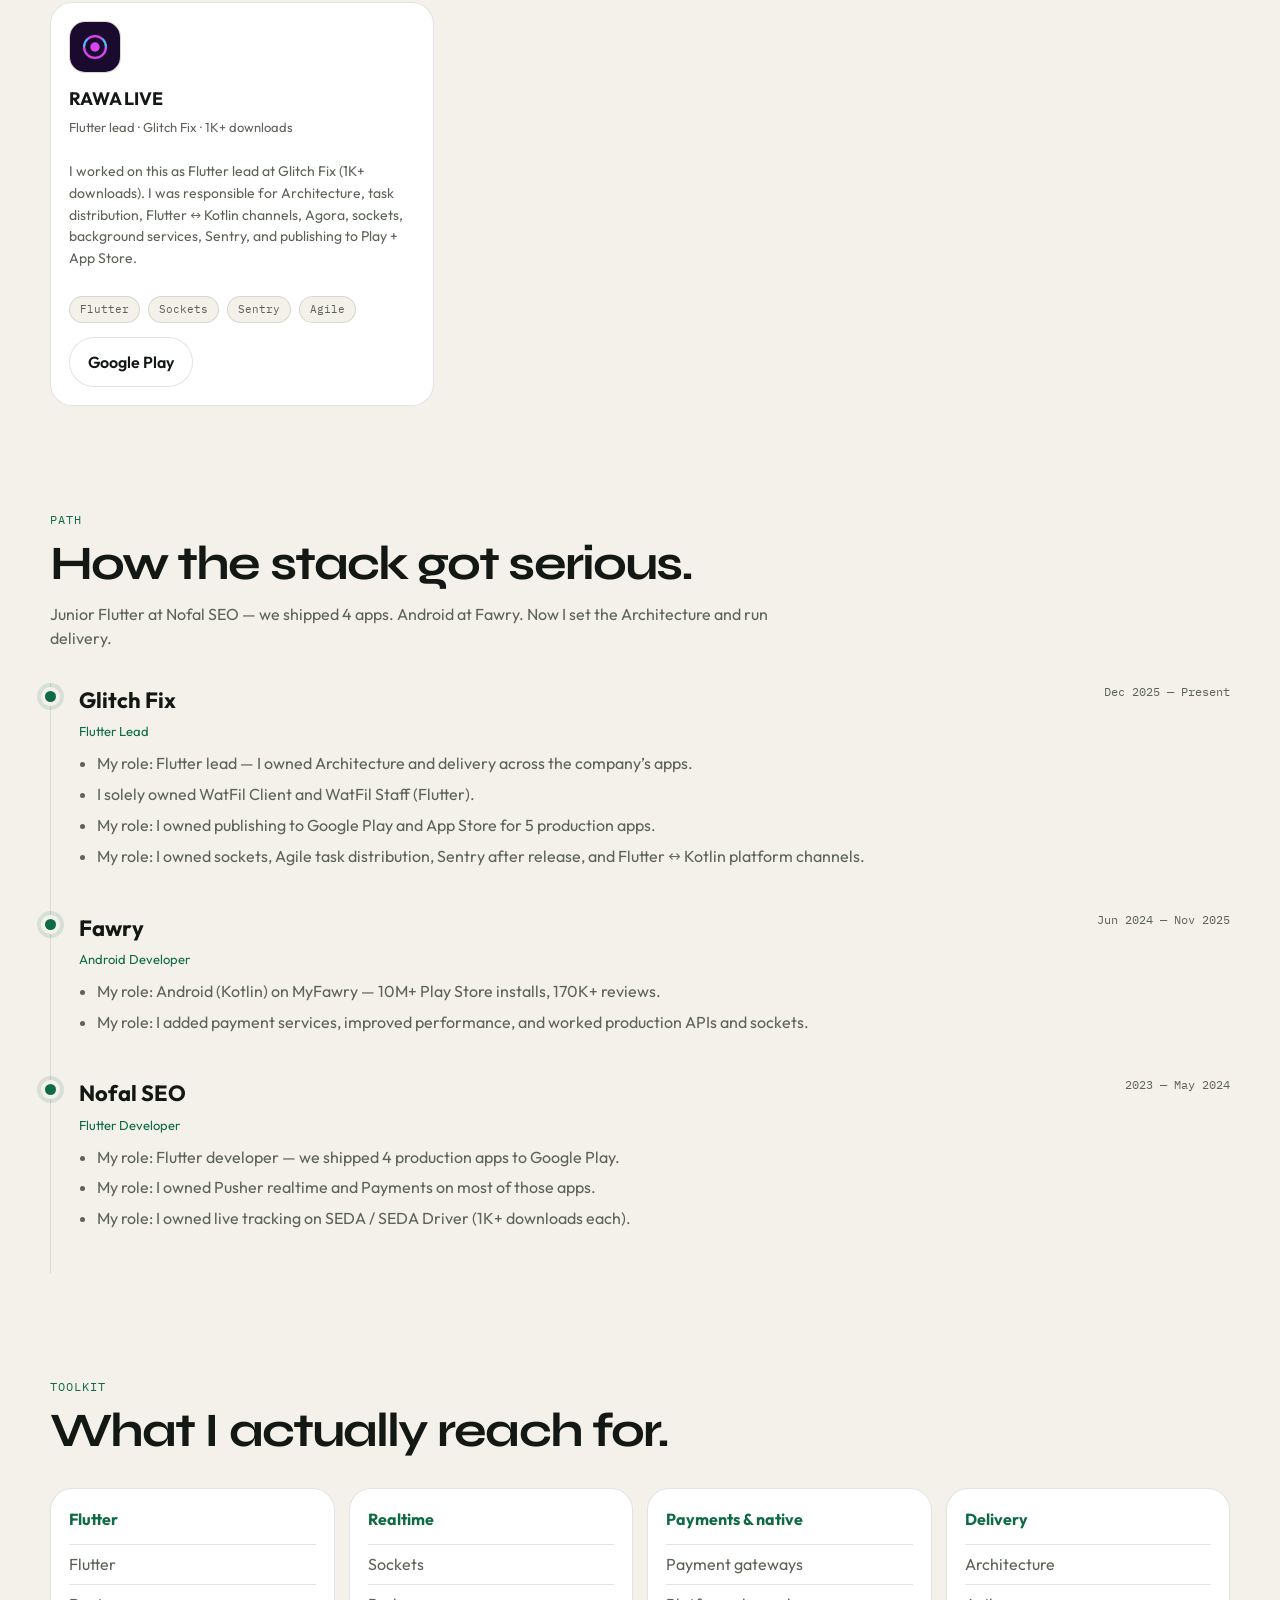
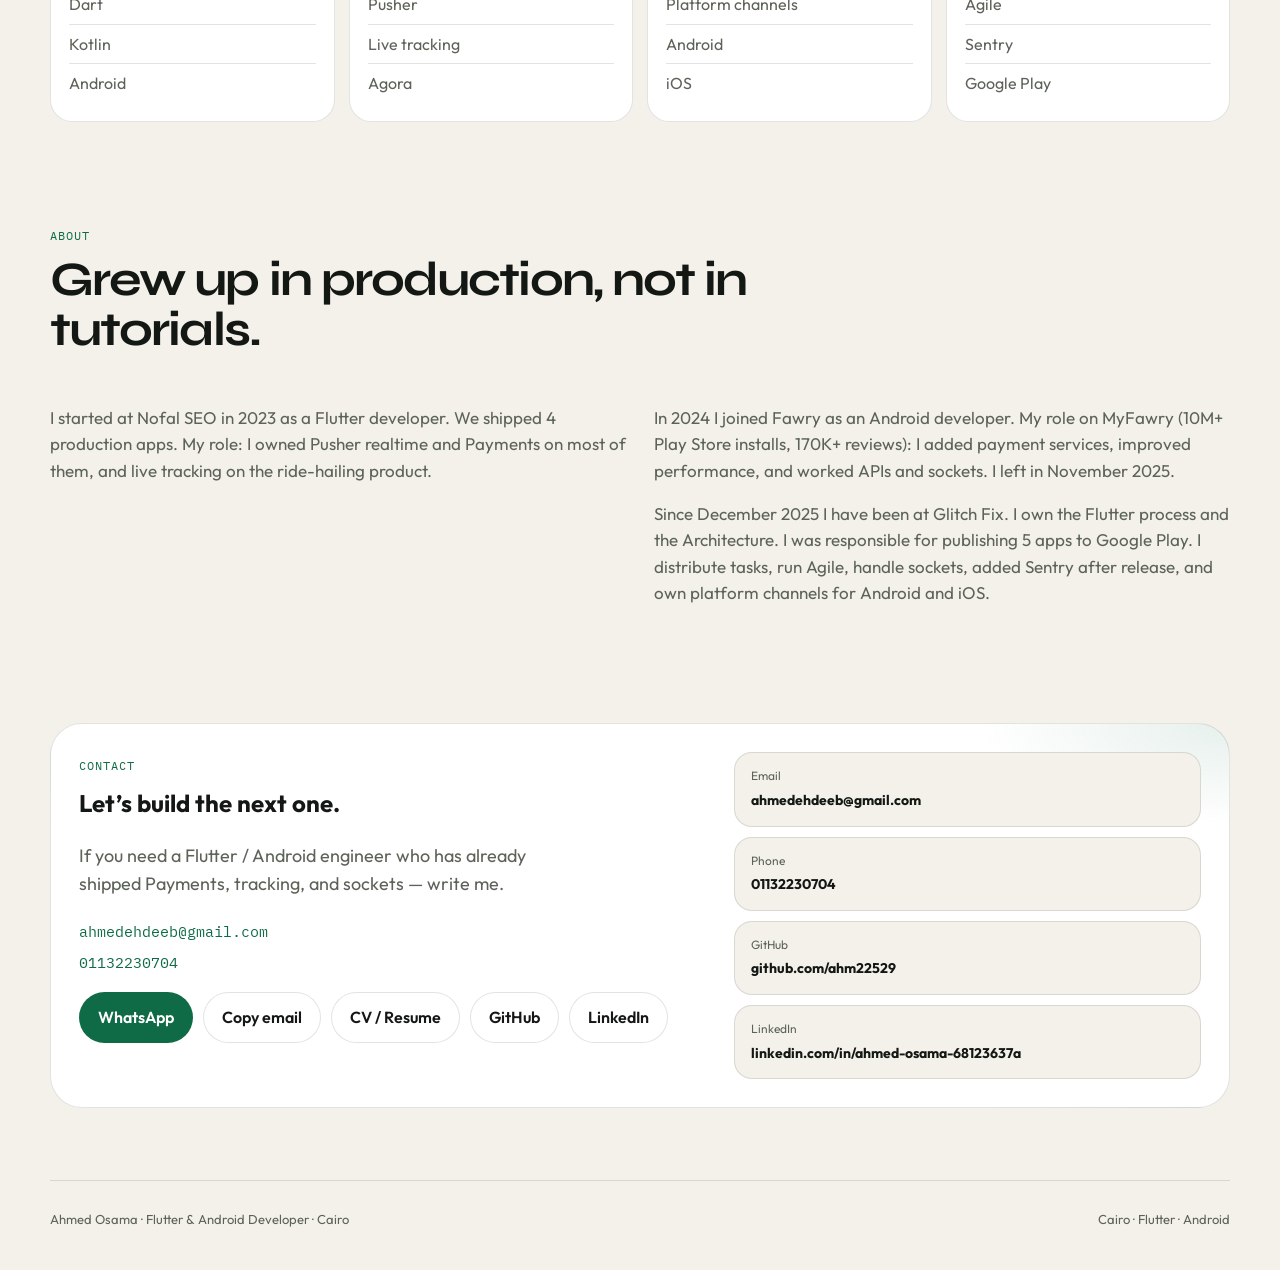
==== commit 36c17cc6: "Add Al-Maamel desktop ERP to the CV and keep the OtlobGas Play share link. Co-authored-by: Cursor <c" ====
--- a/index.html
+++ b/index.html
@@ -203,7 +203,7 @@
       <span>Cairo · Flutter · Android</span>
     </footer>
 
-    <script src="js/content.js?v=copy9"></script>
-    <script src="js/app.js?v=motion1"></script>
+    <script src="js/content.js?v=copy10"></script>
+    <script src="js/app.js?v=motion2"></script>
   </body>
 </html>
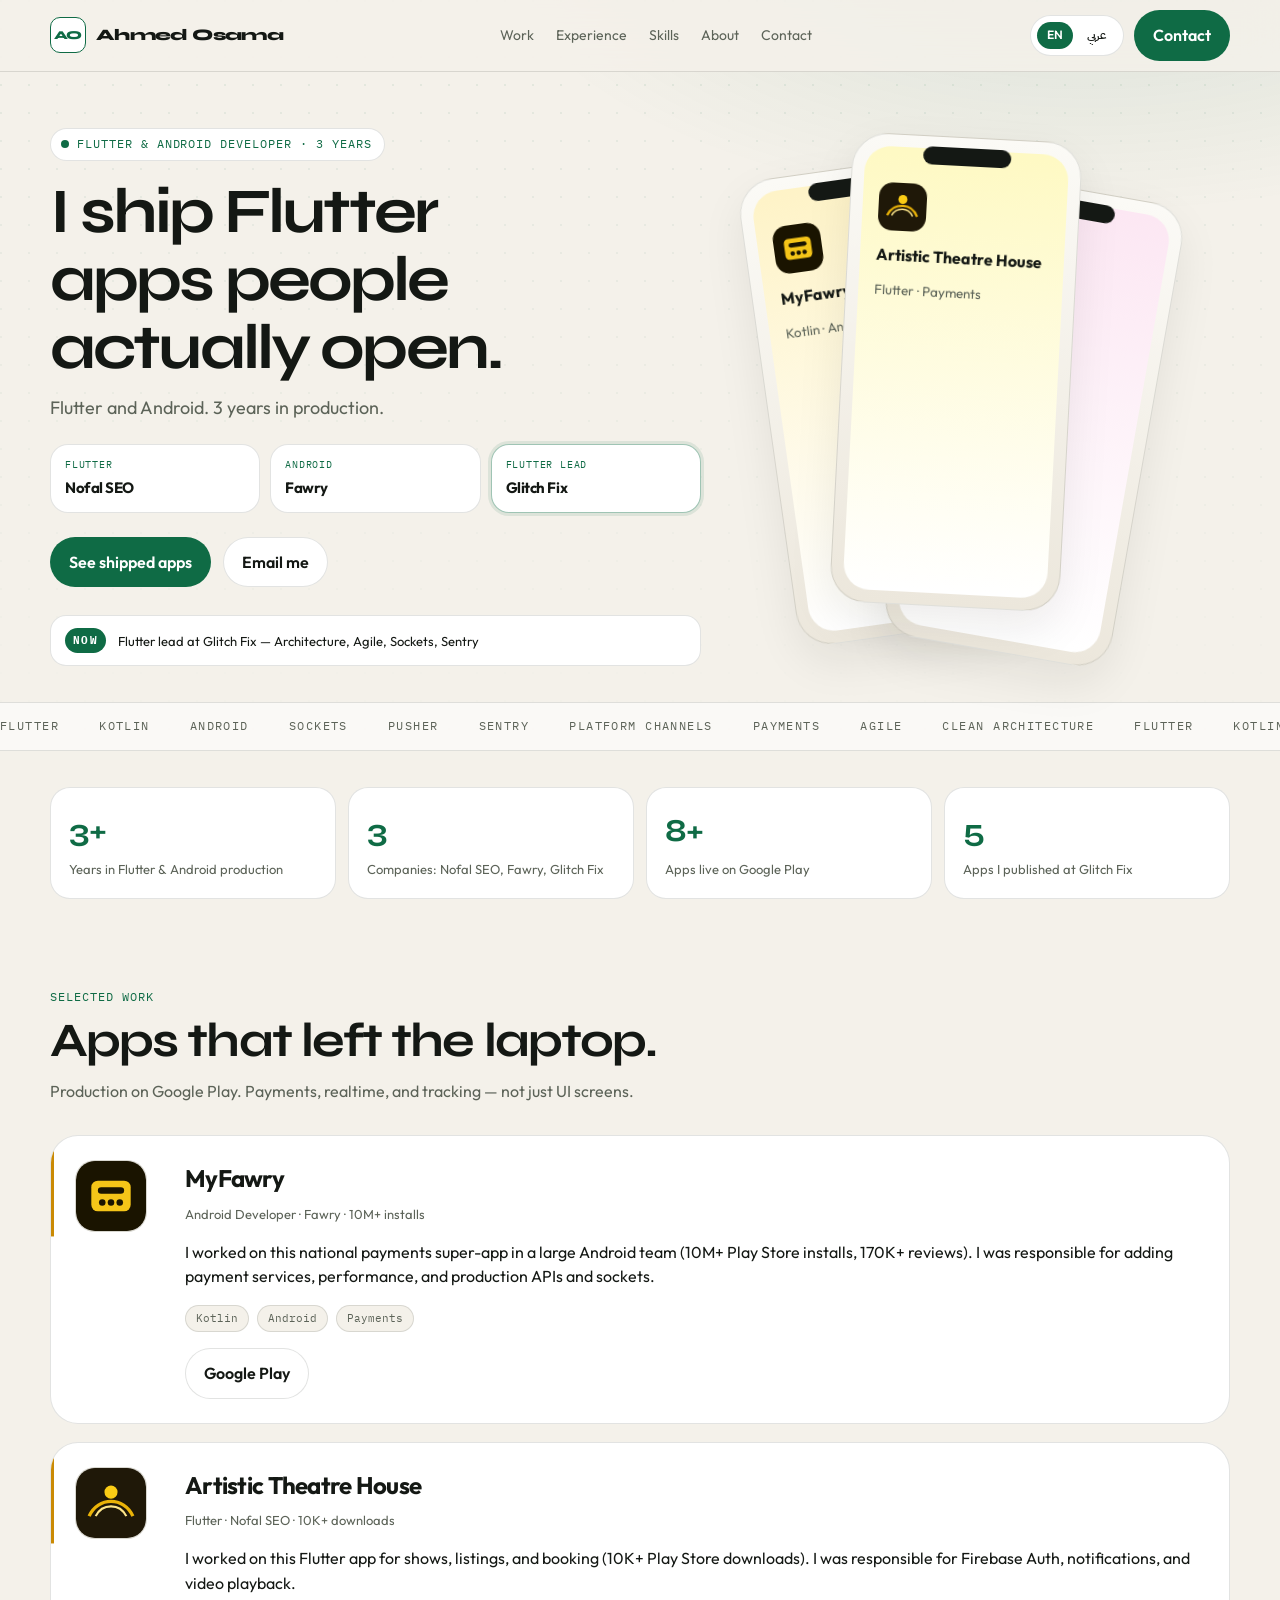
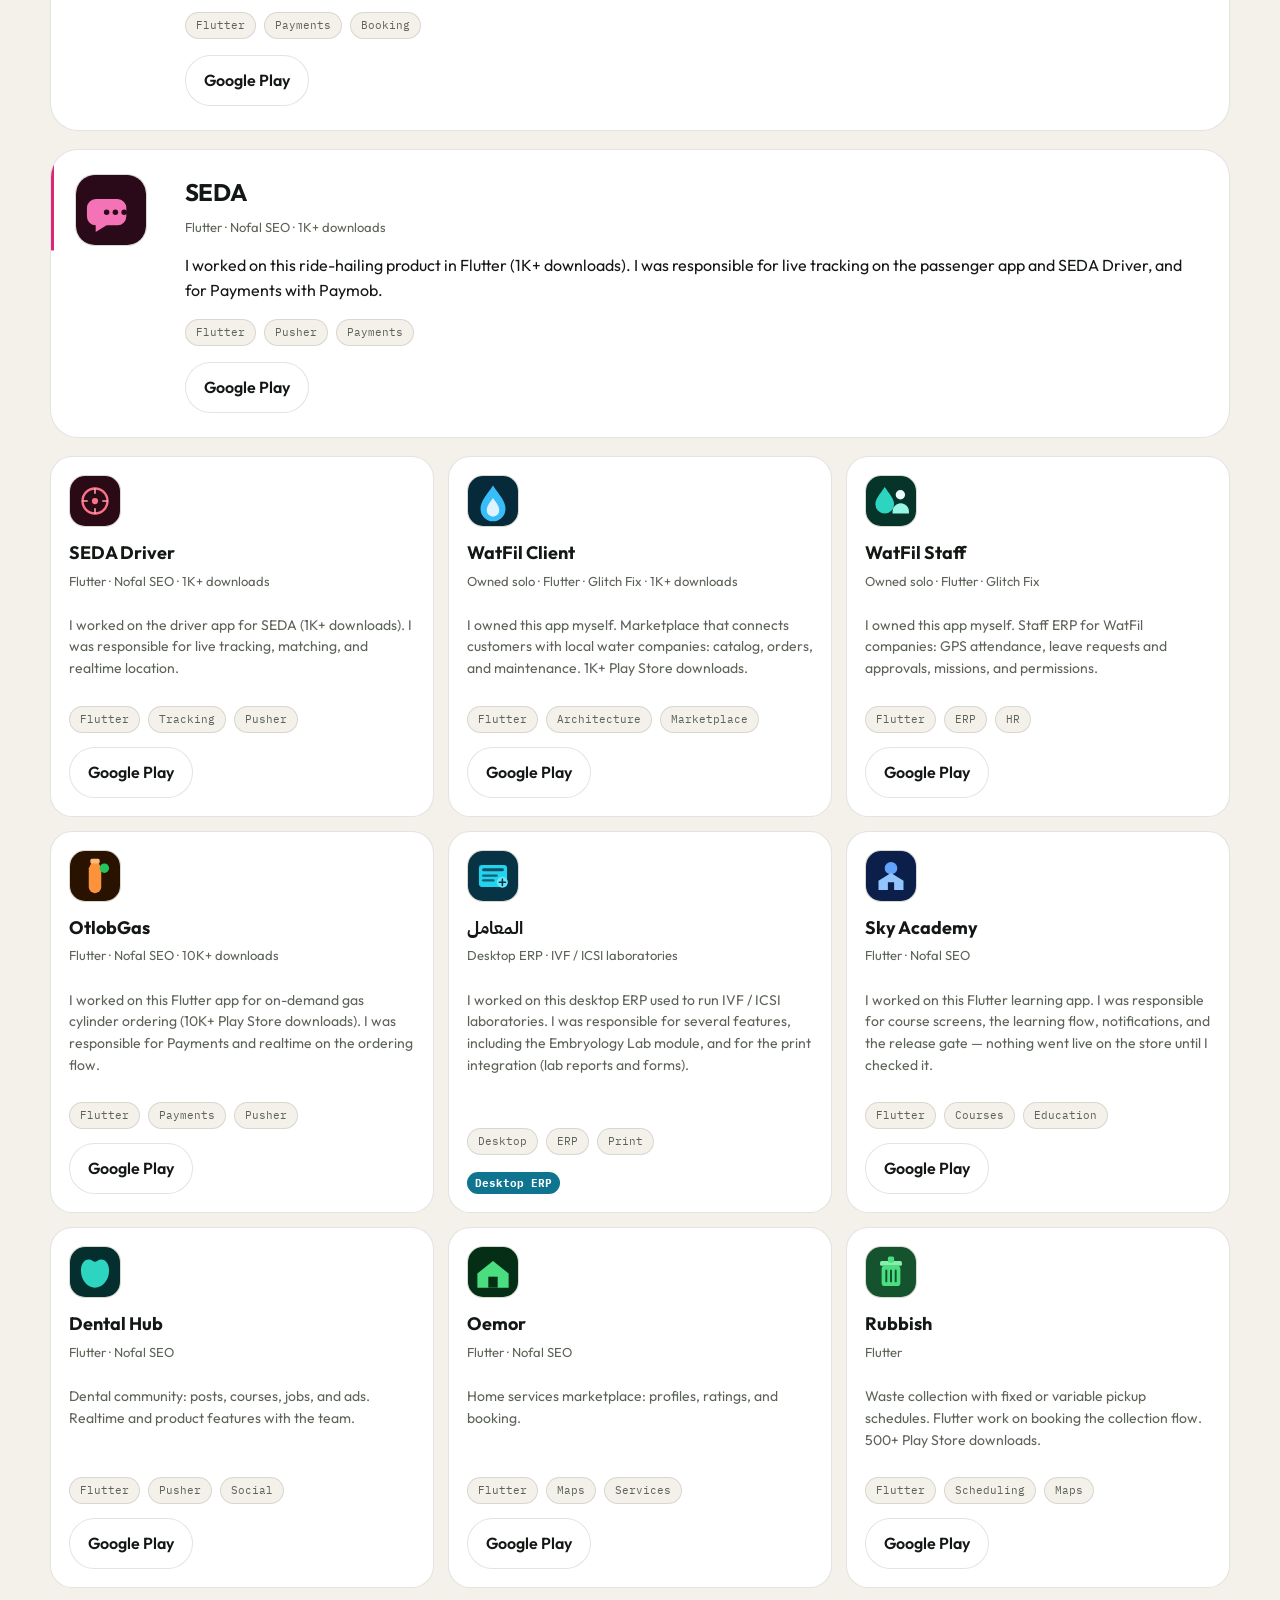
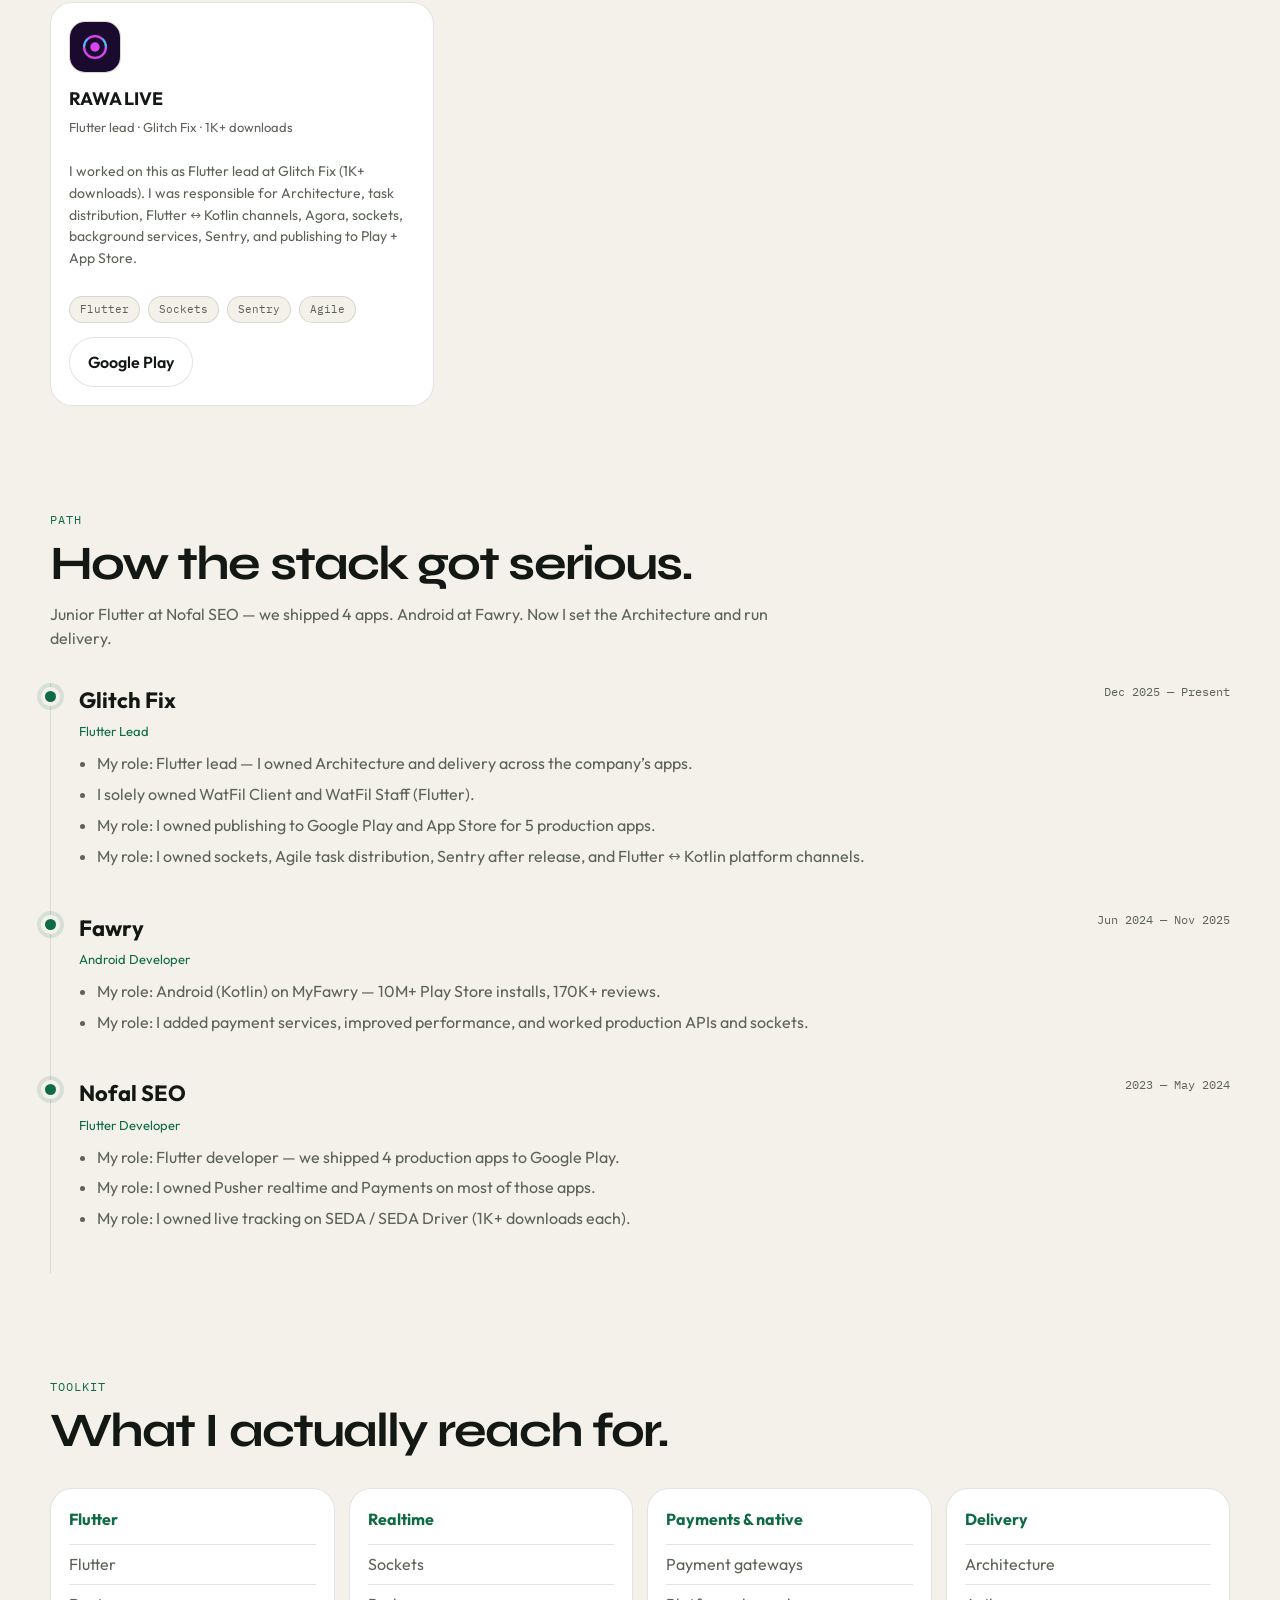
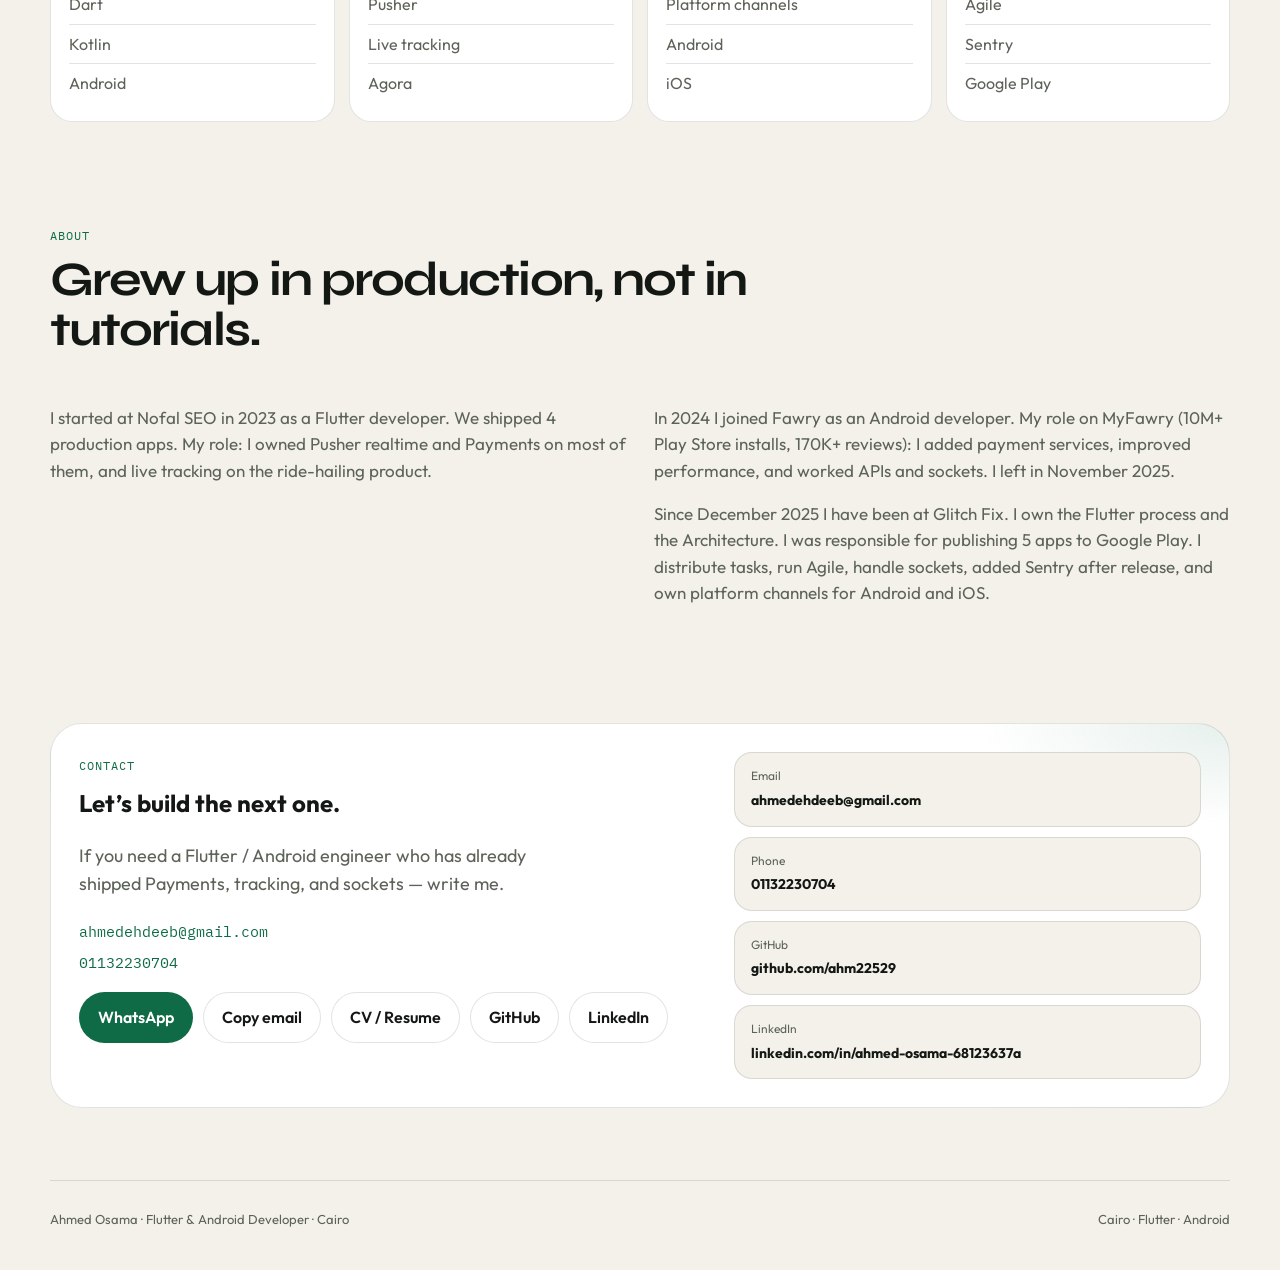
==== commit e5f85b8d: "Show المعامل by name on the CV PDF so the IVF desktop ERP is easy to find. Co-authored-by: Cursor <c" ====
--- a/index.html
+++ b/index.html
@@ -171,7 +171,7 @@
             <div class="contact-actions">
               <a class="btn btn-primary" href="https://wa.me/201132230704" target="_blank" rel="noreferrer">WhatsApp</a>
               <button class="btn btn-ghost" id="copy-email" type="button" data-i18n="contact.copy">Copy email</button>
-              <a class="btn btn-ghost" href="cv.html">CV / Resume</a>
+              <a class="btn btn-ghost" href="Ahmed_Osama_CV.pdf?v=maamel">CV / Resume</a>
               <a class="btn btn-ghost" href="https://github.com/ahm22529" target="_blank" rel="noreferrer">GitHub</a>
               <a class="btn btn-ghost" href="https://www.linkedin.com/in/ahmed-osama-68123637a" target="_blank" rel="noreferrer">LinkedIn</a>
             </div>
@@ -203,7 +203,7 @@
       <span>Cairo · Flutter · Android</span>
     </footer>
 
-    <script src="js/content.js?v=copy10"></script>
+    <script src="js/content.js?v=copy11"></script>
     <script src="js/app.js?v=motion2"></script>
   </body>
 </html>
